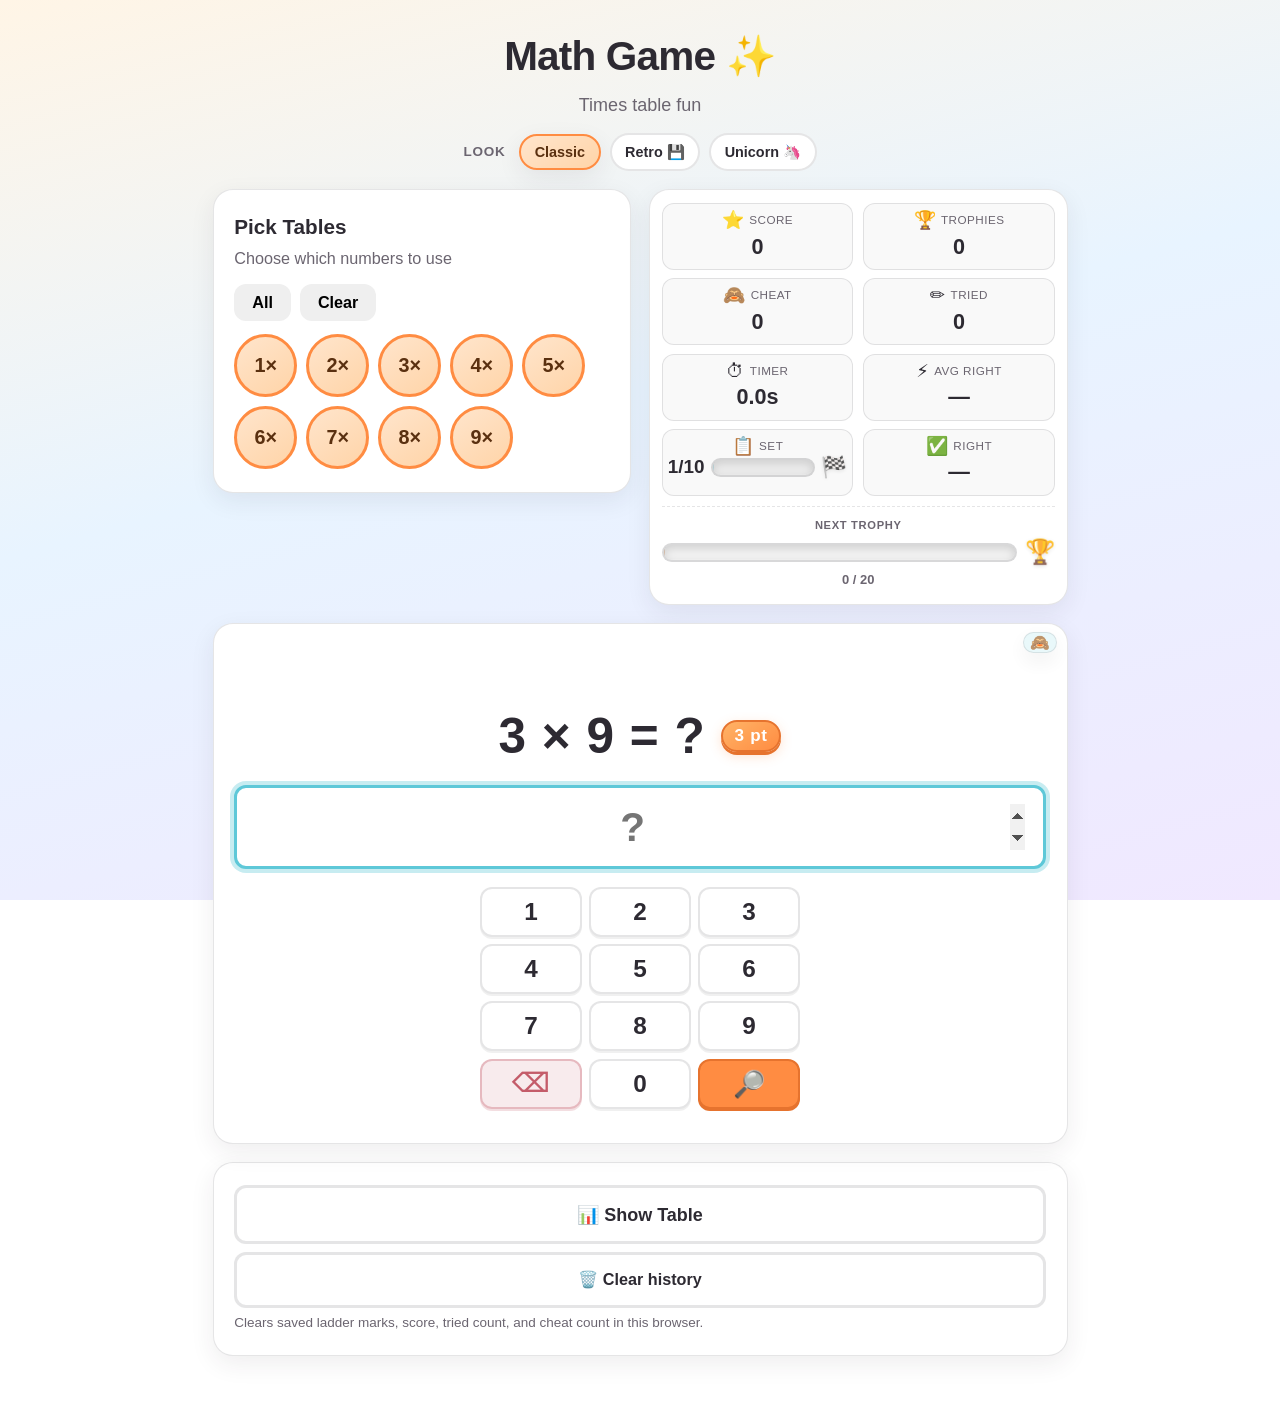
==== index.html @ 496105e3 "add html pages" ====
<!DOCTYPE html>
<html lang="en" data-theme="classic">
<head>
  <meta charset="UTF-8" />
  <meta name="viewport" content="width=device-width, initial-scale=1, viewport-fit=cover" />
  <meta
    name="description"
    content="Practice multiplication (1×1–9×9) with scores, trophies, Chinese 九九 rhymes, themes, and progress saved in your browser."
  />
  <meta name="theme-color" content="#ff8c42" />
  <meta property="og:type" content="website" />
  <meta property="og:title" content="Math Game — Times Table" />
  <meta
    property="og:description"
    content="Friendly times-table practice: pick tables, earn trophies, optional Chinese rhymes, three themes — no install."
  />
  <meta name="twitter:card" content="summary" />
  <meta name="twitter:title" content="Math Game — Times Table" />
  <meta
    name="twitter:description"
    content="Friendly times-table practice: pick tables, earn trophies, optional Chinese rhymes, three themes — no install."
  />
  <title>Math Game — Times Table</title>
  <link rel="icon" href="favicon.svg" type="image/svg+xml" />
  <link rel="stylesheet" href="styles.css" />
</head>
<body>
  <div id="celebration-toast" class="celebration-toast" aria-live="polite" hidden></div>
  <div id="trophy-toast" class="trophy-toast" aria-live="polite" hidden></div>
  <div id="set-summary" class="set-summary-overlay" hidden>
    <div class="set-summary-card" role="dialog" aria-labelledby="set-summary-title">
      <h2 id="set-summary-title">Set done! 🎉</h2>
      <p id="set-summary-text" class="set-summary-text"></p>
      <button type="button" class="btn btn-primary btn-large" id="set-summary-continue">Next</button>
    </div>
  </div>

  <div class="app">
    <header class="header">
      <h1 class="title">Math Game ✨</h1>
      <p class="subtitle">Times table fun</p>
      <div class="theme-row" role="group" aria-label="Look">
        <span class="theme-label">Look</span>
        <button type="button" class="btn-theme" data-set-theme="classic" aria-pressed="true">Classic</button>
        <button type="button" class="btn-theme" data-set-theme="retro" aria-pressed="false">Retro 💾</button>
        <button type="button" class="btn-theme" data-set-theme="unicorn" aria-pressed="false">Unicorn 🦄</button>
      </div>
    </header>

    <div class="top-panels">
      <section class="panel filter-panel" aria-labelledby="filter-heading">
        <h2 id="filter-heading" class="panel-heading">Pick Tables</h2>
        <p class="panel-hint">Choose which numbers to use</p>
        <div class="filter-actions">
          <button type="button" class="btn btn-small" id="btn-all-tables">All</button>
          <button type="button" class="btn btn-small" id="btn-clear-tables">Clear</button>
        </div>
        <div id="table-chips" class="table-chips" role="group" aria-label="Multiplication tables"></div>
      </section>

      <section
        class="panel stats-panel"
        aria-label="Score, trophies, and this set"
        title="Score, cheats, and tries are saved in this browser after each answer."
      >
        <div class="stat-block">
          <div class="stat-heading">
            <span class="stat-emoji" aria-hidden="true">⭐</span>
            <span class="stat-label">Score</span>
          </div>
          <span id="total-score" class="stat-value-big score-value">0</span>
        </div>
        <div class="stat-block">
          <div class="stat-heading">
            <span class="stat-emoji" aria-hidden="true">🏆</span>
            <span class="stat-label">Trophies</span>
          </div>
          <span
            id="trophy-display"
            class="stat-value-big trophy-value"
            title="1 trophy every 20 points"
            aria-live="polite"
          >0</span>
        </div>
        <div class="stat-block">
          <div class="stat-heading">
            <span class="stat-emoji" aria-hidden="true">🙈</span>
            <span class="stat-label">Cheat</span>
          </div>
          <span id="cheat-count" class="stat-value-big">0</span>
        </div>
        <div class="stat-block">
          <div class="stat-heading">
            <span class="stat-emoji" aria-hidden="true">✏️</span>
            <span class="stat-label">Tried</span>
          </div>
          <span id="tried-count" class="stat-value-big" title="Every time you tap 🔎 on the number pad" aria-live="polite">0</span>
        </div>
        <div class="stat-block">
          <div class="stat-heading">
            <span class="stat-emoji" aria-hidden="true">⏱</span>
            <span class="stat-label">Timer</span>
          </div>
          <span
            id="question-timer"
            class="stat-value-big stat-timer-value"
            title="Question 1: starts when you type the first digit. Questions 2–10: starts when shown. Stops when you answer or cheat."
          >0.0s</span>
        </div>
        <div class="stat-block">
          <div class="stat-heading">
            <span class="stat-emoji" aria-hidden="true">⚡</span>
            <span class="stat-label">Avg right</span>
          </div>
          <span
            id="set-avg-right-time"
            class="stat-value-big"
            title="Average time to get a question right this set (cheat and missed questions not counted)"
            aria-live="polite"
          >—</span>
        </div>
        <div class="stat-block stat-block--set">
          <div class="stat-heading">
            <span class="stat-emoji" aria-hidden="true">📋</span>
            <span class="stat-label">Set</span>
          </div>
          <div class="stat-set-row">
            <span id="set-progress" class="stat-set-fraction">1/10</span>
            <div class="set-progress-visual">
              <div
                id="set-progress-bar"
                class="set-progress-track"
                role="progressbar"
                aria-valuemin="0"
                aria-valuemax="10"
                aria-valuenow="0"
                aria-valuetext="0 of 10 questions done in this set"
              >
                <div id="set-progress-fill" class="set-progress-fill"></div>
              </div>
              <span class="set-progress-goal" aria-hidden="true" title="10 in a set">🏁</span>
            </div>
          </div>
        </div>
        <div class="stat-block">
          <div class="stat-heading">
            <span class="stat-emoji" aria-hidden="true">✅</span>
            <span class="stat-label">Right</span>
          </div>
          <span id="set-accuracy" class="stat-value-big" aria-live="polite">—</span>
        </div>
        <div class="trophy-progress-row">
          <span class="trophy-progress-title">Next trophy</span>
          <div class="trophy-progress-visual">
            <div
              id="trophy-progress-bar"
              class="trophy-progress-track"
              role="progressbar"
              aria-valuemin="0"
              aria-valuemax="20"
              aria-valuenow="0"
              aria-valuetext="0 of 20 points to next trophy"
            >
              <div id="trophy-progress-fill" class="trophy-progress-fill"></div>
            </div>
            <span id="trophy-progress-goal" class="trophy-progress-goal" aria-hidden="true" title="Next trophy">🏆</span>
          </div>
          <span id="trophy-progress-count" class="trophy-progress-count">0 / 20</span>
        </div>
      </section>
    </div>

    <section class="panel practice-panel" aria-label="Practice">
      <button
        type="button"
        class="btn-cheat-micro"
        id="btn-cheat"
        title="Peek at the answer (no points). Tap 🔎 when you’re ready for the next question."
        aria-label="Cheat — peek answer, no points"
      >
        🙈
      </button>
      <div id="feedback-area" class="feedback-area" aria-live="polite"></div>

      <div class="equation-wrap">
        <div class="equation-row">
          <div id="equation" class="equation">— × — = ?</div>
          <span id="question-points" class="question-points-flair" aria-live="polite"></span>
        </div>
        <div id="success-burst" class="success-burst" aria-hidden="true">
          <span class="star">⭐</span>
          <span class="star">✨</span>
          <span class="star">⭐</span>
          <span class="star">✨</span>
          <span class="star">⭐</span>
        </div>
      </div>

      <div class="answer-row">
        <label class="sr-only" for="answer-input">Your answer</label>
        <input
          type="number"
          id="answer-input"
          class="answer-input"
          inputmode="numeric"
          autocomplete="off"
          placeholder="?"
          min="0"
          max="999"
        />
      </div>

      <div id="mobile-numpad" class="mobile-numpad" aria-label="Number pad">
        <div class="mobile-numpad-grid" role="group" aria-label="Number keys">
          <button type="button" class="mobile-numpad-key" data-digit="1">1</button>
          <button type="button" class="mobile-numpad-key" data-digit="2">2</button>
          <button type="button" class="mobile-numpad-key" data-digit="3">3</button>
          <button type="button" class="mobile-numpad-key" data-digit="4">4</button>
          <button type="button" class="mobile-numpad-key" data-digit="5">5</button>
          <button type="button" class="mobile-numpad-key" data-digit="6">6</button>
          <button type="button" class="mobile-numpad-key" data-digit="7">7</button>
          <button type="button" class="mobile-numpad-key" data-digit="8">8</button>
          <button type="button" class="mobile-numpad-key" data-digit="9">9</button>
          <button type="button" class="mobile-numpad-key mobile-numpad-back" data-action="back" aria-label="Backspace">
            ⌫
          </button>
          <button type="button" class="mobile-numpad-key" data-digit="0">0</button>
          <button type="button" class="mobile-numpad-key mobile-numpad-check" data-action="check" aria-label="Check answer">
            🔎
          </button>
        </div>
      </div>
    </section>

    <section class="panel table-panel">
      <button type="button" class="btn btn-outline btn-block" id="btn-toggle-table" aria-expanded="false">
        📊 Show Table
      </button>
      <button type="button" class="btn btn-small btn-outline btn-block history-clear-btn" id="btn-clear-history">
        🗑️ Clear history
      </button>
      <p class="history-clear-hint">Clears saved ladder marks, score, tried count, and cheat count in this browser.</p>
      <div id="full-table-wrap" class="full-table-wrap" hidden>
        <button type="button" class="btn btn-ghost chinese-table-toggle" id="btn-chinese-table" aria-expanded="false">
          Show Chinese
        </button>
        <div class="full-table-inner table-wrapper" id="full-table"></div>
      </div>
    </section>
  </div>

  <script src="script.js"></script>
</body>
</html>
---- styles.css ----
/* Math Game — themes: Classic | Retro (soft computer) | Unicorn (rainbow) */

*,
*::before,
*::after {
  box-sizing: border-box;
}

html {
  font-size: 18px;
}

/* ----- Classic (default, soft & bright) ----- */
html[data-theme="classic"] {
  --bg: linear-gradient(165deg, #fff5e6 0%, #e8f4ff 45%, #f0e8ff 100%);
  --card: #ffffff;
  --text: #2d2a32;
  --muted: #6b6570;
  --primary: #ff8c42;
  --primary-dark: #e6732e;
  --secondary: #5ec8d8;
  --secondary-dark: #3aa8bc;
  --success: #4caf7a;
  --border: rgba(45, 42, 50, 0.12);
  --shadow: 0 8px 24px rgba(45, 42, 50, 0.08);
  --radius: 20px;
  --radius-sm: 12px;
  --font: "Segoe UI", "Helvetica Neue", Arial, system-ui, sans-serif;
  --cheat: #9b7ed9;
  --cheat-dark: #7b5fc4;
  --focus-ring: rgba(94, 200, 216, 0.35);
  --chip-off: #fafafa;
  --chip-on: linear-gradient(145deg, #ffe5cc, #ffd4a8);
  --chip-on-border: var(--primary);
  --chip-on-text: #5a3010;
  --panel-border: var(--border);
  --try-color: #c45c6a;
  --ghost-bg: rgba(94, 200, 216, 0.15);
  --ghost-bg-hover: rgba(94, 200, 216, 0.28);
  --ghost-text: #2a7a88;
  --ladder-cell: #fff;
  --bar-green: #4caf7a;
  --bar-red: #e57373;
  --bar-grey: #cfd2d8;
  --bar-track-bg: rgba(0, 0, 0, 0.06);
  --overlay-scrim: rgba(45, 42, 50, 0.35);
}

/* ----- Retro: softer CRT — not too dark, brighter readable greens ----- */
html[data-theme="retro"] {
  --bg: radial-gradient(ellipse 130% 90% at 50% 15%, #243830 0%, #1a2620 42%, #141c18 100%);
  --card: #1c2620;
  --text: #b8f5cc;
  --muted: #7ec99a;
  --primary: #245038;
  --primary-dark: #163828;
  --secondary: #356b52;
  --secondary-dark: #254838;
  --success: #7efcb0;
  --border: rgba(120, 230, 160, 0.28);
  --shadow: 0 0 20px rgba(60, 200, 110, 0.1), inset 0 1px 0 rgba(140, 255, 180, 0.08);
  --radius: 4px;
  --radius-sm: 2px;
  --font: "Consolas", "Monaco", "Courier New", monospace;
  --cheat: #7a6ba8;
  --cheat-dark: #524575;
  --focus-ring: rgba(120, 255, 160, 0.32);
  --chip-off: #141c18;
  --chip-on: #1a3024;
  --chip-on-border: #5ee89a;
  --chip-on-text: #d2ffe4;
  --panel-border: rgba(120, 230, 160, 0.32);
  --try-color: #ffb4a8;
  --ghost-bg: rgba(100, 220, 150, 0.12);
  --ghost-bg-hover: rgba(100, 220, 150, 0.22);
  --ghost-text: #b8f5d0;
  --ladder-cell: #161f1a;
  --bar-green: #5ee89a;
  --bar-red: #ff8a8a;
  --bar-grey: #3a4a42;
  --bar-track-bg: rgba(0, 0, 0, 0.28);
  --overlay-scrim: rgba(8, 18, 12, 0.78);
}

/* ----- Unicorn: soft rainbow pastels ----- */
html[data-theme="unicorn"] {
  --bg: linear-gradient(125deg, #ffe8f3 0%, #ede4ff 30%, #dff8ff 60%, #fff5e0 100%);
  --card: rgba(255, 255, 255, 0.92);
  --text: #5c4a6e;
  --muted: #8b7aa0;
  --primary: linear-gradient(135deg, #f472b6, #c084fc);
  --primary-solid: #d946ef;
  --primary-dark: #a21caf;
  --secondary: linear-gradient(135deg, #67e8f9, #a78bfa);
  --secondary-solid: #8b5cf6;
  --secondary-dark: #6d28d9;
  --success: #10b981;
  --border: rgba(168, 85, 247, 0.2);
  --shadow: 0 8px 28px rgba(168, 85, 247, 0.12);
  --radius: 22px;
  --radius-sm: 14px;
  --font: "Segoe UI", "Trebuchet MS", system-ui, sans-serif;
  --cheat: #a78bfa;
  --cheat-dark: #7c3aed;
  --focus-ring: rgba(236, 72, 153, 0.35);
  --chip-off: #fff5fc;
  --chip-on: linear-gradient(135deg, #fce7f3, #fae8ff, #e0f2fe);
  --chip-on-border: #e879f9;
  --chip-on-text: #6b21a8;
  --panel-border: rgba(236, 72, 153, 0.15);
  --try-color: #db2777;
  --ghost-bg: rgba(236, 72, 153, 0.12);
  --ghost-bg-hover: rgba(236, 72, 153, 0.22);
  --ghost-text: #a21caf;
  --ladder-cell: #fffafd;
  --bar-green: #34d399;
  --bar-red: #fb7185;
  --bar-grey: #e9d5ff;
  --bar-track-bg: rgba(139, 92, 246, 0.1);
  --overlay-scrim: rgba(91, 33, 182, 0.25);
}

body {
  margin: 0;
  min-height: 100vh;
  font-family: var(--font);
  color: var(--text);
  background: var(--bg);
  background-attachment: fixed;
  line-height: 1.45;
  position: relative;
}

/* CRT scanlines — retro only, lighter */
html[data-theme="retro"] body::after {
  content: "";
  position: fixed;
  inset: 0;
  pointer-events: none;
  z-index: 9998;
  opacity: 0.038;
  background: repeating-linear-gradient(
    0deg,
    rgba(0, 0, 0, 0.35) 0px,
    rgba(0, 0, 0, 0.35) 1px,
    transparent 1px,
    transparent 3px
  );
}

/* Phosphor glow — softer so type stays easy to read */
html[data-theme="retro"] .title {
  color: #c8ffd8;
  text-shadow: 0 0 10px rgba(100, 255, 160, 0.22), 0 0 1px rgba(160, 255, 200, 0.4);
}

html[data-theme="retro"] .equation {
  color: #d0ffd8;
  text-shadow: 0 0 8px rgba(120, 255, 170, 0.2);
}

html[data-theme="retro"] .subtitle,
html[data-theme="retro"] .theme-label {
  color: #8fdfb0;
}

html[data-theme="retro"] .panel-heading,
html[data-theme="retro"] .panel-hint,
html[data-theme="retro"] .history-clear-hint {
  color: #9ee0b8;
}

html[data-theme="retro"] .stat-block .stat-label {
  color: #86d5a5;
}

html[data-theme="retro"] .set-summary-text {
  color: #9ee0b8;
}

html[data-theme="retro"] .answer-input {
  background: #121a16;
  color: #c8f5d4;
  border-color: rgba(120, 230, 160, 0.38);
}

html[data-theme="retro"] .answer-input::placeholder {
  color: rgba(150, 220, 175, 0.45);
}

html[data-theme="retro"] .answer-input:focus {
  border-color: #6efca0;
  box-shadow: 0 0 0 3px rgba(100, 255, 140, 0.2), 0 0 18px rgba(80, 255, 120, 0.12);
}

html[data-theme="retro"] .btn-primary {
  background: #1e4d32;
  color: #c8ffd8;
  border: 1px solid rgba(110, 252, 160, 0.45);
  box-shadow: 0 3px 0 #0f2818, 0 0 16px rgba(80, 220, 120, 0.15);
}

html[data-theme="retro"] .btn-primary:hover:not(:disabled) {
  filter: brightness(1.12);
}

html[data-theme="retro"] .btn-secondary {
  background: #1a3540;
  color: #b8f0ff;
  border: 1px solid rgba(120, 200, 220, 0.35);
  box-shadow: 0 3px 0 #0f2228;
}

html[data-theme="retro"] .btn-outline {
  background: #141c18;
  color: #b8f5cc;
  border-color: rgba(120, 230, 160, 0.42);
}

html[data-theme="retro"] .btn-cheat-micro {
  background: #1a1528;
  color: #d8c8ff;
  border: 1px solid rgba(180, 160, 255, 0.28);
}

html[data-theme="retro"] .celebration-toast {
  background: #0f1814;
  color: #6efca0;
  border-color: rgba(110, 252, 160, 0.55);
  box-shadow: 0 0 24px rgba(80, 255, 120, 0.2);
}

html[data-theme="retro"] .trophy-toast {
  background: linear-gradient(135deg, #3d3020, #2a2210);
  color: #ffe8a8;
  border: 1px solid rgba(255, 200, 100, 0.35);
  box-shadow: 0 0 28px rgba(255, 180, 60, 0.2);
}

html[data-theme="retro"] .btn-theme[aria-pressed="false"] {
  background: #141c18;
  color: #8fdfb0;
  border-color: rgba(120, 220, 150, 0.32);
}

html[data-theme="retro"] .btn-theme:hover {
  border-color: rgba(140, 255, 180, 0.45);
  color: #d2ffe4;
}

html[data-theme="retro"] .filter-actions .btn {
  background: #1a2420;
  color: #b8f5cc;
  border: 1px solid rgba(120, 230, 160, 0.32);
  box-shadow: none;
}

html[data-theme="retro"] .table-chip[aria-pressed="false"] {
  background: var(--chip-off);
  color: #86d5a5;
  border-color: rgba(120, 210, 150, 0.28);
}

html[data-theme="retro"] .feedback-area.good {
  color: #6efca0;
  text-shadow: 0 0 8px rgba(100, 255, 150, 0.25);
}

html[data-theme="retro"] .feedback-area.try {
  color: #ff9a8a;
}

.sr-only {
  position: absolute;
  width: 1px;
  height: 1px;
  padding: 0;
  margin: -1px;
  overflow: hidden;
  clip: rect(0, 0, 0, 0);
  white-space: nowrap;
  border: 0;
}

.app {
  max-width: 900px;
  margin: 0 auto;
  padding: 1.25rem 1rem 2.5rem;
  padding-left: max(1rem, env(safe-area-inset-left, 0px));
  padding-right: max(1rem, env(safe-area-inset-right, 0px));
  padding-bottom: max(2.5rem, env(safe-area-inset-bottom, 0px));
  position: relative;
  z-index: 1;
}

/* Header + theme picker */
.header {
  text-align: center;
  margin-bottom: 1rem;
}

.title {
  margin: 0;
  font-size: clamp(1.75rem, 5vw, 2.25rem);
  font-weight: 800;
  letter-spacing: -0.02em;
}

.subtitle {
  margin: 0.35rem 0 0;
  color: var(--muted);
  font-size: 1rem;
}

.theme-row {
  display: flex;
  flex-wrap: wrap;
  align-items: center;
  justify-content: center;
  gap: 0.4rem 0.5rem;
  margin-top: 0.85rem;
}

.theme-label {
  font-size: 0.75rem;
  font-weight: 800;
  text-transform: uppercase;
  letter-spacing: 0.06em;
  color: var(--muted);
  width: 100%;
  text-align: center;
}

@media (min-width: 480px) {
  .theme-label {
    width: auto;
    margin-right: 0.25rem;
  }
}

.btn-theme {
  font-family: inherit;
  font-size: 0.8rem;
  font-weight: 700;
  padding: 0.45rem 0.75rem;
  border-radius: 999px;
  border: 2px solid var(--border);
  background: var(--card);
  color: var(--text);
  cursor: pointer;
  transition: transform 0.12s ease, box-shadow 0.15s, border-color 0.15s;
}

.btn-theme:hover {
  border-color: var(--secondary-solid, var(--secondary));
}

.btn-theme[aria-pressed="true"] {
  border-color: var(--chip-on-border);
  background: var(--chip-on);
  color: var(--chip-on-text);
  box-shadow: var(--shadow);
}

.btn-theme:active {
  transform: scale(0.97);
}

.top-panels {
  display: grid;
  grid-template-columns: 1fr 1fr;
  gap: 1rem;
  margin-bottom: 1rem;
  align-items: start;
}

@media (max-width: 640px) {
  .top-panels {
    grid-template-columns: 1fr;
  }
}

.panel {
  background: var(--card);
  border-radius: var(--radius);
  padding: 1.25rem 1.15rem;
  margin-bottom: 0;
  box-shadow: var(--shadow);
  border: 1px solid var(--panel-border);
}

.practice-panel {
  position: relative;
  margin-bottom: 1rem;
}

.practice-panel .feedback-area {
  padding-right: 2.75rem;
}

.table-panel {
  margin-bottom: 1rem;
}

.panel-heading {
  margin: 0 0 0.25rem;
  font-size: 1.15rem;
}

.panel-hint {
  margin: 0 0 0.75rem;
  font-size: 0.9rem;
  color: var(--muted);
}

.set-progress-visual {
  flex: 1;
  min-width: 0;
  display: flex;
  align-items: center;
  gap: 0.35rem;
}

.set-progress-track {
  flex: 1;
  min-width: 0;
  height: 1.05rem;
  min-height: 16px;
  border-radius: 999px;
  background: var(--bar-track-bg);
  overflow: hidden;
  border: 2px solid var(--border);
  box-shadow:
    inset 0 3px 8px rgba(0, 0, 0, 0.12),
    inset 0 -1px 0 rgba(255, 255, 255, 0.2);
}

.set-progress-fill {
  height: 100%;
  width: 0%;
  min-width: 0;
  border-radius: 999px;
  box-sizing: border-box;
  background:
    linear-gradient(180deg, rgba(255, 255, 255, 0.4) 0%, transparent 42%),
    repeating-linear-gradient(
      -60deg,
      rgba(255, 255, 255, 0.08) 0 6px,
      transparent 6px 12px
    ),
    linear-gradient(90deg, var(--secondary-solid, #5ec8d8), var(--secondary-dark, #3aa8bc));
  box-shadow:
    inset 0 1px 0 rgba(255, 255, 255, 0.45),
    0 0 0 1px rgba(62, 168, 188, 0.25);
  transition: width 0.42s cubic-bezier(0.25, 0.82, 0.32, 1);
}

.set-progress-fill.set-progress-fill--has {
  min-width: 6px;
}

.set-progress-goal {
  flex-shrink: 0;
  font-size: 1.15rem;
  line-height: 1;
  filter: drop-shadow(0 1px 2px rgba(0, 0, 0, 0.1));
  opacity: 0.9;
}

html[data-theme="retro"] .set-progress-track {
  border-color: rgba(120, 230, 160, 0.32);
  box-shadow:
    inset 0 3px 10px rgba(0, 0, 0, 0.35),
    inset 0 -1px 0 rgba(140, 255, 180, 0.08);
}

html[data-theme="retro"] .set-progress-fill {
  background:
    linear-gradient(180deg, rgba(255, 255, 255, 0.18) 0%, transparent 40%),
    repeating-linear-gradient(
      -60deg,
      rgba(255, 255, 255, 0.06) 0 6px,
      transparent 6px 12px
    ),
    linear-gradient(90deg, #2a6048, #356b52, #4a9d7a);
  box-shadow:
    inset 0 1px 0 rgba(200, 255, 220, 0.15),
    0 0 12px rgba(94, 200, 160, 0.2);
}

html[data-theme="unicorn"] .set-progress-fill {
  background:
    linear-gradient(180deg, rgba(255, 255, 255, 0.45) 0%, transparent 40%),
    repeating-linear-gradient(
      -60deg,
      rgba(255, 255, 255, 0.1) 0 6px,
      transparent 6px 12px
    ),
    linear-gradient(90deg, #67e8f9, #8b5cf6, #c084fc);
  box-shadow:
    inset 0 1px 0 rgba(255, 255, 255, 0.5),
    0 0 0 1px rgba(139, 92, 246, 0.28);
}

.stat-emoji {
  font-size: 1.25rem;
  line-height: 1;
}

/* Score | Trophies, Cheat | Tried, Timer | Avg right, Set | Right, then full-width trophy bar */
.stats-panel {
  display: grid;
  grid-template-columns: 1fr 1fr;
  gap: 0.45rem 0.55rem;
  align-content: start;
}

.panel.stats-panel {
  padding: 0.75rem 0.65rem;
}

.stat-block {
  text-align: center;
  padding: 0.4rem 0.25rem;
  margin: 0;
  border: 1px solid var(--border);
  border-radius: var(--radius-sm);
  background: rgba(0, 0, 0, 0.025);
}

html[data-theme="retro"] .stat-block {
  background: rgba(255, 255, 255, 0.04);
}

html[data-theme="unicorn"] .stat-block {
  background: rgba(255, 255, 255, 0.35);
}

.stat-heading {
  display: flex;
  align-items: center;
  justify-content: center;
  gap: 0.3rem;
  flex-wrap: nowrap;
  white-space: nowrap;
}

.stat-block .stat-label {
  display: inline;
  font-size: 0.65rem;
  color: var(--muted);
  text-transform: uppercase;
  letter-spacing: 0.04em;
  margin: 0;
  line-height: 1.2;
}

.stat-value-big {
  font-size: 1.65rem;
  font-weight: 800;
  display: block;
  margin-top: 0.2rem;
}

.stats-panel .stat-value-big {
  font-size: 1.2rem;
  margin-top: 0.08rem;
}

.stat-timer-value {
  font-variant-numeric: tabular-nums;
}

.trophy-value {
  transition: transform 0.2s ease;
}

.trophy-value.trophy-value-pop {
  animation: trophyValuePop 0.5s ease;
}

@keyframes trophyValuePop {
  0% {
    transform: scale(1);
  }
  35% {
    transform: scale(1.22);
  }
  100% {
    transform: scale(1);
  }
}

.stats-panel .stat-emoji {
  font-size: 1rem;
  flex-shrink: 0;
  line-height: 1;
}

.stat-block--set {
  padding: 0.4rem 0.28rem;
}

.stat-set-row {
  display: flex;
  align-items: center;
  gap: 0.38rem;
  flex-wrap: nowrap;
  margin-top: 0.12rem;
  width: 100%;
  max-width: 100%;
  justify-content: center;
}

.stats-panel .stat-set-fraction {
  font-size: 1.05rem;
  font-weight: 800;
  flex-shrink: 0;
  line-height: 1;
  color: var(--text);
}

.trophy-progress-row {
  grid-column: 1 / -1;
  margin-top: 0.1rem;
  padding-top: 0.55rem;
  border-top: 1px dashed var(--border);
  display: flex;
  flex-direction: column;
  gap: 0.4rem;
  align-items: stretch;
}

.trophy-progress-title {
  font-size: 0.62rem;
  font-weight: 800;
  text-transform: uppercase;
  letter-spacing: 0.06em;
  color: var(--muted);
  text-align: center;
}

.trophy-progress-visual {
  display: flex;
  align-items: center;
  gap: 0.45rem;
}

.trophy-progress-track {
  flex: 1;
  min-width: 0;
  height: 1.05rem;
  min-height: 16px;
  border-radius: 999px;
  background: var(--bar-track-bg);
  overflow: hidden;
  border: 2px solid var(--border);
  box-shadow:
    inset 0 3px 8px rgba(0, 0, 0, 0.14),
    inset 0 -1px 0 rgba(255, 255, 255, 0.25);
}

.trophy-progress-fill {
  height: 100%;
  width: 0%;
  min-width: 0;
  border-radius: 999px;
  box-sizing: border-box;
  background:
    linear-gradient(180deg, rgba(255, 255, 255, 0.45) 0%, rgba(255, 255, 255, 0) 42%),
    repeating-linear-gradient(
      -60deg,
      rgba(255, 255, 255, 0.07) 0 6px,
      transparent 6px 12px
    ),
    linear-gradient(90deg, #fbbf24, #f59e0b, #ea580c);
  box-shadow:
    inset 0 1px 0 rgba(255, 255, 255, 0.55),
    0 0 0 1px rgba(180, 83, 9, 0.25);
  transition: width 0.42s cubic-bezier(0.25, 0.82, 0.32, 1);
}

.trophy-progress-fill.trophy-progress-fill--has {
  min-width: 6px;
}

.trophy-progress-goal {
  flex-shrink: 0;
  font-size: 1.35rem;
  line-height: 1;
  filter: drop-shadow(0 1px 2px rgba(0, 0, 0, 0.12));
  opacity: 0.92;
}

.trophy-progress-count {
  font-size: 0.72rem;
  font-weight: 800;
  color: var(--muted);
  text-align: center;
}

html[data-theme="retro"] .trophy-progress-title,
html[data-theme="retro"] .trophy-progress-count {
  color: #86d5a5;
}

html[data-theme="retro"] .trophy-progress-track {
  border-color: rgba(120, 230, 160, 0.35);
  box-shadow:
    inset 0 3px 10px rgba(0, 0, 0, 0.35),
    inset 0 -1px 0 rgba(140, 255, 180, 0.08);
}

html[data-theme="retro"] .trophy-progress-fill {
  background:
    linear-gradient(180deg, rgba(255, 255, 255, 0.2) 0%, transparent 40%),
    repeating-linear-gradient(
      -60deg,
      rgba(255, 255, 255, 0.06) 0 6px,
      transparent 6px 12px
    ),
    linear-gradient(90deg, #a16207, #ca8a04, #eab308);
  box-shadow:
    inset 0 1px 0 rgba(255, 255, 255, 0.2),
    0 0 12px rgba(234, 179, 8, 0.22);
}

html[data-theme="unicorn"] .trophy-progress-fill {
  background:
    linear-gradient(180deg, rgba(255, 255, 255, 0.5) 0%, transparent 40%),
    repeating-linear-gradient(
      -60deg,
      rgba(255, 255, 255, 0.1) 0 6px,
      transparent 6px 12px
    ),
    linear-gradient(90deg, #fde047, #fbbf24, #e879f9);
  box-shadow:
    inset 0 1px 0 rgba(255, 255, 255, 0.5),
    0 0 0 1px rgba(232, 121, 249, 0.25);
}

.score-value {
  transition: transform 0.2s ease;
}

.score-value.pop {
  animation: scorePop 0.45s ease;
}

@keyframes scorePop {
  0% {
    transform: scale(1);
  }
  40% {
    transform: scale(1.2);
  }
  100% {
    transform: scale(1);
  }
}

.feedback-area {
  min-height: 2.5rem;
  text-align: center;
  font-size: 1.1rem;
  font-weight: 700;
  margin-bottom: 0.5rem;
}

.feedback-area.good {
  color: var(--success);
}

.feedback-area.try {
  color: var(--try-color);
}

.equation-wrap {
  position: relative;
  text-align: center;
  margin: 0.5rem 0 0.75rem;
}

.equation-row {
  display: flex;
  align-items: center;
  justify-content: center;
  flex-wrap: wrap;
  gap: 0.5rem 0.85rem;
}

.equation {
  font-size: clamp(2rem, 8vw, 2.75rem);
  font-weight: 800;
  letter-spacing: 0.02em;
  transition: transform 0.25s ease;
  min-width: 0;
}

.equation.equation--yay {
  animation: equationYay 0.65s ease;
}

.question-points-flair {
  flex-shrink: 0;
  display: inline-flex;
  align-items: center;
  justify-content: center;
  padding: 0.2rem 0.65rem;
  font-size: 0.95rem;
  font-weight: 800;
  letter-spacing: 0.04em;
  line-height: 1.2;
  color: #fff;
  background: linear-gradient(145deg, #ffb366, var(--primary));
  border: 2px solid var(--primary-dark);
  border-radius: 999px;
  box-shadow: 0 3px 0 var(--primary-dark), 0 4px 12px rgba(255, 140, 66, 0.25);
  transform-origin: center center;
  transition: box-shadow 0.2s ease;
  white-space: nowrap;
}

/* Duplicates 🎉 in flair: flies to #total-score (see spawnFlyingCelebrationToScore) */
.flying-celebration {
  position: fixed;
  z-index: 10050;
  left: var(--fly-start-x);
  top: var(--fly-start-y);
  font-size: clamp(1.65rem, 5.5vw, 2.1rem);
  line-height: 1;
  pointer-events: none;
  transform: translate(-50%, -50%) scale(1) rotate(0deg);
  opacity: 1;
  filter: drop-shadow(0 2px 6px rgba(0, 0, 0, 0.18));
  will-change: left, top, transform, opacity;
}

.flying-celebration--fly {
  transition:
    left 0.82s cubic-bezier(0.25, 0.82, 0.32, 1),
    top 0.82s cubic-bezier(0.25, 0.82, 0.32, 1),
    transform 0.82s cubic-bezier(0.25, 0.82, 0.32, 1),
    opacity 0.82s ease-out;
  left: var(--fly-end-x);
  top: var(--fly-end-y);
  transform: translate(-50%, -50%) scale(0.4) rotate(18deg);
  opacity: 0.1;
}

/* Duplicates next-trophy 🏆: flies to #trophy-display (see spawnSingleFlyingTrophy) */
.flying-trophy {
  position: fixed;
  z-index: 10050;
  left: var(--fly-start-x);
  top: var(--fly-start-y);
  font-size: clamp(1.75rem, 5.8vw, 2.25rem);
  line-height: 1;
  pointer-events: none;
  transform: translate(-50%, -50%) scale(1) rotate(-6deg);
  opacity: 1;
  filter: drop-shadow(0 2px 8px rgba(180, 120, 40, 0.45));
  will-change: left, top, transform, opacity;
}

.flying-trophy--fly {
  transition:
    left 0.82s cubic-bezier(0.25, 0.82, 0.32, 1),
    top 0.82s cubic-bezier(0.25, 0.82, 0.32, 1),
    transform 0.82s cubic-bezier(0.25, 0.82, 0.32, 1),
    opacity 0.82s ease-out;
  left: var(--fly-end-x);
  top: var(--fly-end-y);
  transform: translate(-50%, -50%) scale(0.42) rotate(12deg);
  opacity: 0.12;
}

html[data-theme="unicorn"] .question-points-flair {
  background: linear-gradient(135deg, #f9a8d4, #c084fc);
  border-color: #a21caf;
  box-shadow: 0 3px 0 #86198f, 0 4px 14px rgba(192, 132, 252, 0.35);
  color: #fff;
}

html[data-theme="retro"] .question-points-flair {
  background: linear-gradient(180deg, #2a6040, #1e4d32);
  color: #c8ffd8;
  border: 2px solid rgba(110, 252, 160, 0.5);
  box-shadow: 0 0 12px rgba(80, 255, 120, 0.15), inset 0 1px 0 rgba(200, 255, 200, 0.12);
}

/* Correct answer: same pill turns “success” and bounces (no separate green popup) */
.question-points-flair--earned {
  animation: flairPointsEarned 0.78s cubic-bezier(0.34, 1.56, 0.64, 1) forwards;
  background: linear-gradient(145deg, #7fd9a8, var(--success)) !important;
  border-color: #3d9a63 !important;
  color: #fff !important;
  box-shadow:
    0 0 0 3px rgba(76, 175, 122, 0.35),
    0 4px 0 #2d8a52,
    0 8px 22px rgba(76, 175, 122, 0.35) !important;
}

html[data-theme="unicorn"] .question-points-flair--earned {
  background: linear-gradient(135deg, #6ee7b7, #34d399) !important;
  border-color: #059669 !important;
  color: #fff !important;
  box-shadow:
    0 0 0 3px rgba(52, 211, 153, 0.4),
    0 4px 0 #047857,
    0 8px 22px rgba(16, 185, 129, 0.35) !important;
}

html[data-theme="retro"] .question-points-flair--earned {
  background: linear-gradient(180deg, #3d8f5a, #2d6b42) !important;
  color: #e8fff0 !important;
  border-color: #7efcb0 !important;
  box-shadow:
    0 0 22px rgba(100, 255, 160, 0.4),
    inset 0 1px 0 rgba(200, 255, 220, 0.2) !important;
}

@keyframes flairPointsEarned {
  0% {
    transform: scale(0.88) rotate(-2deg);
  }
  45% {
    transform: scale(1.22) rotate(3deg);
  }
  100% {
    transform: scale(1) rotate(0deg);
  }
}

@media (prefers-reduced-motion: reduce) {
  .question-points-flair--earned {
    animation: flairPointsEarnedReduced 0.45s ease forwards;
  }

  @keyframes flairPointsEarnedReduced {
    0%,
    100% {
      transform: scale(1);
    }
    50% {
      transform: scale(1.06);
    }
  }
}

@keyframes equationYay {
  0% {
    transform: scale(1);
  }
  35% {
    transform: scale(1.08) rotate(-2deg);
  }
  65% {
    transform: scale(1.06) rotate(2deg);
  }
  100% {
    transform: scale(1) rotate(0);
  }
}

.success-burst {
  pointer-events: none;
  position: absolute;
  left: 50%;
  top: 50%;
  width: 120%;
  height: 140%;
  transform: translate(-50%, -50%);
}

.success-burst.active .star {
  opacity: 1;
  transform: translate(var(--tx), var(--ty)) scale(1);
}

.success-burst .star {
  position: absolute;
  left: 50%;
  top: 50%;
  font-size: 1.5rem;
  opacity: 0;
  transform: translate(0, 0) scale(0.3);
  transition: opacity 0.15s ease, transform 0.55s cubic-bezier(0.34, 1.56, 0.64, 1);
}

.success-burst .star:nth-child(1) {
  --tx: -50px;
  --ty: -35px;
  transition-delay: 0s;
}
.success-burst .star:nth-child(2) {
  --tx: 45px;
  --ty: -30px;
  transition-delay: 0.05s;
}
.success-burst .star:nth-child(3) {
  --tx: -40px;
  --ty: 30px;
  transition-delay: 0.08s;
}
.success-burst .star:nth-child(4) {
  --tx: 50px;
  --ty: 35px;
  transition-delay: 0.03s;
}
.success-burst .star:nth-child(5) {
  --tx: 0;
  --ty: -50px;
  transition-delay: 0.06s;
}

.answer-row {
  margin-bottom: 1rem;
}

.answer-input {
  width: 100%;
  font-size: clamp(1.75rem, 6vw, 2.25rem);
  font-weight: 700;
  text-align: center;
  padding: 0.85rem 1rem;
  border: 3px solid var(--border);
  border-radius: var(--radius-sm);
  outline: none;
  transition: border-color 0.2s, box-shadow 0.2s;
  background: var(--card);
  color: var(--text);
}

.answer-input:focus {
  border-color: var(--secondary-solid, var(--secondary));
  box-shadow: 0 0 0 4px var(--focus-ring);
}

.answer-input--cheat-reveal {
  font-family: Georgia, "Times New Roman", "Palatino Linotype", serif;
  font-style: italic;
  font-weight: 600;
  letter-spacing: 0.05em;
  color: var(--muted);
  border-color: var(--cheat);
  background: rgba(155, 126, 217, 0.1);
}

html[data-theme="retro"] .answer-input--cheat-reveal {
  font-family: Georgia, "Times New Roman", serif;
  color: #c8b8ff;
  background: rgba(122, 107, 168, 0.18);
  border-color: rgba(180, 160, 255, 0.4);
}

html[data-theme="unicorn"] .answer-input--cheat-reveal {
  color: #6d28d9;
  background: rgba(167, 139, 250, 0.14);
  border-color: rgba(139, 92, 246, 0.4);
}

/* ----- Answer number pad (always visible under the field) ----- */
.mobile-numpad {
  margin: 0.35rem 0 0.65rem;
}

.mobile-numpad-grid {
  display: grid;
  grid-template-columns: repeat(3, minmax(0, 1fr));
  gap: 0.4rem;
  max-width: min(320px, 100%);
  margin: 0 auto;
  touch-action: manipulation;
}

.mobile-numpad-key {
  font-family: inherit;
  font-size: 1.35rem;
  font-weight: 800;
  min-height: 2.75rem;
  padding: 0.5rem;
  border: 2px solid var(--border);
  border-radius: var(--radius-sm);
  background: var(--card);
  color: var(--text);
  cursor: pointer;
  box-shadow: 0 2px 0 rgba(0, 0, 0, 0.06);
  transition: transform 0.1s ease, filter 0.12s ease;
}

.mobile-numpad-key:active {
  transform: scale(0.96);
}

.mobile-numpad-back {
  font-size: 1.5rem;
  line-height: 1;
  background: rgba(196, 92, 106, 0.12);
  color: var(--try-color);
  border-color: rgba(196, 92, 106, 0.35);
  box-shadow: 0 2px 0 rgba(196, 92, 106, 0.2);
}

.mobile-numpad-check {
  display: flex;
  align-items: center;
  justify-content: center;
  min-height: 2.75rem;
  padding: 0.4rem;
  font-size: 1.45rem;
  line-height: 1;
  background: var(--primary);
  color: #fff;
  border-color: var(--primary-dark);
  box-shadow: 0 2px 0 var(--primary-dark);
}

html[data-theme="unicorn"] .mobile-numpad-check {
  background: var(--primary-solid);
  background-image: var(--primary);
  border-color: var(--primary-dark);
  color: #fff;
}

html[data-theme="retro"] .mobile-numpad-key:not(.mobile-numpad-check):not(.mobile-numpad-back) {
  background: #121a16;
  color: #c8f5d4;
  border-color: rgba(120, 230, 160, 0.35);
  box-shadow: 0 2px 0 rgba(0, 0, 0, 0.35);
}

html[data-theme="retro"] .mobile-numpad-back {
  background: #2a1f1c;
  color: #ffb4a8;
  border-color: rgba(255, 140, 120, 0.42);
  box-shadow: 0 2px 0 rgba(0, 0, 0, 0.35);
}

html[data-theme="retro"] .mobile-numpad-check {
  background: #1e4d32;
  color: #c8ffd8;
  border-color: rgba(110, 252, 160, 0.45);
  box-shadow: 0 2px 0 rgba(0, 0, 0, 0.4);
}

html[data-theme="unicorn"] .mobile-numpad-key:not(.mobile-numpad-check):not(.mobile-numpad-back) {
  background: rgba(255, 255, 255, 0.55);
  border-color: rgba(168, 85, 247, 0.22);
}

html[data-theme="unicorn"] .mobile-numpad-back {
  background: rgba(219, 39, 119, 0.14);
  color: var(--try-color);
  border-color: rgba(219, 39, 119, 0.3);
  box-shadow: 0 2px 0 rgba(168, 85, 247, 0.12);
}

.btn {
  font-family: inherit;
  font-size: 1rem;
  font-weight: 700;
  border: none;
  border-radius: var(--radius-sm);
  cursor: pointer;
  padding: 0.65rem 1.25rem;
  transition: transform 0.12s ease, box-shadow 0.12s ease, background 0.15s, opacity 0.15s, filter 0.15s;
}

.btn:active {
  transform: scale(0.97);
}

.btn:disabled {
  opacity: 0.45;
  cursor: not-allowed;
  transform: none;
}

.btn-primary {
  background: var(--primary);
  color: #fff;
  box-shadow: 0 4px 0 var(--primary-dark);
}

html[data-theme="unicorn"] .btn-primary {
  background: var(--primary-solid);
  background-image: var(--primary);
}

.btn-primary:hover:not(:disabled) {
  filter: brightness(1.05);
}

.btn-secondary {
  background: var(--secondary);
  color: #fff;
  box-shadow: 0 4px 0 var(--secondary-dark);
}

html[data-theme="unicorn"] .btn-secondary {
  background: var(--secondary-solid);
  background-image: var(--secondary);
}

.btn-secondary:hover:not(:disabled) {
  filter: brightness(1.05);
}

.btn-outline {
  background: var(--card);
  color: var(--text);
  border: 3px solid var(--border);
  box-shadow: none;
}

.btn-outline:hover {
  border-color: var(--secondary-solid, var(--secondary));
}

.btn-ghost {
  background: var(--ghost-bg);
  color: var(--ghost-text);
}

.btn-ghost:hover {
  background: var(--ghost-bg-hover);
}

.btn-cheat-micro {
  position: absolute;
  top: 0.45rem;
  right: 0.55rem;
  z-index: 3;
  margin: 0;
  padding: 0.1rem 0.32rem;
  font-size: 0.88rem;
  line-height: 1;
  border: 1px solid var(--border);
  border-radius: 999px;
  background: var(--ghost-bg);
  color: var(--ghost-text);
  cursor: pointer;
  opacity: 0.9;
  box-shadow: var(--shadow);
  font-family: inherit;
  transition: opacity 0.15s ease, transform 0.1s ease, background 0.15s ease;
}

.btn-cheat-micro:hover:not(:disabled) {
  opacity: 1;
  background: var(--ghost-bg-hover);
}

.btn-cheat-micro:disabled {
  opacity: 0.35;
  cursor: not-allowed;
  transform: none;
}

.btn-cheat-micro:active:not(:disabled) {
  transform: scale(0.94);
}

html[data-theme="unicorn"] .btn-cheat-micro {
  box-shadow: 0 2px 8px rgba(168, 85, 247, 0.12);
}

.btn-small {
  font-size: 0.9rem;
  padding: 0.5rem 1rem;
}

.btn-large {
  font-size: 1.05rem;
  padding: 0.85rem 1.35rem;
  min-width: 120px;
  border-radius: 999px;
}

.btn-block {
  width: 100%;
  padding: 0.85rem;
}

.filter-actions {
  display: flex;
  gap: 0.5rem;
  margin-bottom: 0.75rem;
}

.table-chips {
  display: flex;
  flex-wrap: wrap;
  gap: 0.5rem;
  justify-content: flex-start;
}

.table-chip {
  min-width: 3.25rem;
  min-height: 3.25rem;
  padding: 0.5rem 0.75rem;
  font-size: 1.1rem;
  font-weight: 800;
  border-radius: 999px;
  border: 3px solid var(--border);
  background: var(--chip-off);
  color: var(--text);
  cursor: pointer;
  transition: background 0.15s, border-color 0.15s, transform 0.12s;
}

.table-chip:hover {
  border-color: var(--secondary-solid, var(--secondary));
}

.table-chip[aria-pressed="true"] {
  background: var(--chip-on);
  border-color: var(--chip-on-border);
  color: var(--chip-on-text);
}

.table-chip:active {
  transform: scale(0.96);
}

.history-clear-btn {
  margin-top: 0.45rem;
}

.history-clear-hint {
  margin: 0.35rem 0 0;
  font-size: 0.75rem;
  color: var(--muted);
  line-height: 1.35;
}

.full-table-wrap {
  margin-top: 1rem;
  overflow-x: auto;
  -webkit-overflow-scrolling: touch;
}

.chinese-table-toggle {
  display: block;
  margin: 0 auto 1rem;
  width: 100%;
  max-width: 280px;
}

/*
 * 九九 ladder: left-aligned staircase (NOT centered pyramid).
 * Old pyramid look came from:
 * - .ladder-wrap { align-items: center } — each row block centered in the column
 * - .ladder-row { width: max-content; margin: 0 auto; justify-content: center } —
 *   each row shrunk to its items then centered, so rows “stepped” toward the middle.
 */
.table-wrapper {
  display: flex;
  flex-direction: column;
  align-items: flex-start;
  gap: 0.5rem;
  padding: 0.5rem 0 0.35rem;
  width: 100%;
}

.table-row {
  display: flex;
  flex-direction: row;
  flex-wrap: nowrap;
  justify-content: flex-start;
  align-items: flex-end;
  gap: 0.65rem;
  width: 100%;
  max-width: 100%;
  overflow-x: auto;
  overflow-y: visible;
  -webkit-overflow-scrolling: touch;
  padding: 0.15rem 0;
  scrollbar-width: thin;
}

.table-cell {
  flex: 0 0 auto;
  text-align: center;
  font-size: clamp(0.78rem, 2.2vw, 0.98rem);
  font-weight: 700;
  padding: 0.2rem 0.15rem 0.25rem;
  background: var(--ladder-cell);
  border: 1px solid var(--border);
  border-radius: 8px;
  color: var(--text);
  min-width: 0;
}

.table-cell .eq {
  white-space: nowrap;
  display: block;
  font-variant-numeric: tabular-nums;
  line-height: 1.2;
}

/* Correctness: green = right count, red = wrong, grey = no tries yet */
.cell-bar {
  margin-top: 0.25rem;
  width: 100%;
  min-width: 2.5rem;
}

.cell-bar-track {
  display: flex;
  width: 100%;
  height: 8px;
  border-radius: 5px;
  overflow: hidden;
  background: var(--bar-track-bg);
  border: 1px solid var(--border);
}

.cell-bar-seg {
  min-width: 3px;
  min-height: 100%;
  transition: flex-grow 0.25s ease;
}

.cell-bar-green {
  background: var(--bar-green);
}

.cell-bar-red {
  background: var(--bar-red);
}

.cell-bar-grey {
  background: var(--bar-grey);
  flex: 1 1 100%;
}

.table-cell .cn {
  display: block;
  font-size: 0.72em;
  font-weight: 600;
  color: var(--muted);
  margin-top: 0.25rem;
  line-height: 1.15;
  max-width: 5.5rem;
}

.table-cell.no-cn .cn {
  display: none;
}

/* Correct-answer celebration (separate from trophy toast) */
.celebration-toast {
  position: fixed;
  bottom: 1.25rem;
  left: 50%;
  transform: translateX(-50%) translateY(120%);
  z-index: 199;
  background: var(--card);
  color: var(--success);
  font-weight: 800;
  font-size: 1.15rem;
  padding: 0.75rem 1.35rem;
  border-radius: 999px;
  border: 3px solid var(--success);
  box-shadow: var(--shadow), 0 0 0 4px var(--focus-ring);
  transition: transform 0.5s cubic-bezier(0.34, 1.56, 0.64, 1), opacity 0.35s ease;
  opacity: 0;
  pointer-events: none;
  text-align: center;
  max-width: 92vw;
}

.celebration-toast.show {
  transform: translateX(-50%) translateY(0);
  opacity: 1;
}

/* Typing 0410 + Check: falling digits (see script startNumberRain) */
.number-rain-layer {
  position: fixed;
  inset: 0;
  pointer-events: none;
  z-index: 9997;
  overflow: hidden;
}

.number-rain-drop {
  position: absolute;
  top: -8vh;
  font-weight: 800;
  font-family: var(--font);
  line-height: 1;
  opacity: 0.9;
  animation-name: numberRainFall;
  animation-timing-function: linear;
  animation-fill-mode: forwards;
  text-shadow: 0 0 8px rgba(255, 255, 255, 0.35);
}

@keyframes numberRainFall {
  to {
    transform: translate3d(0, 118vh, 0) rotate(720deg);
    opacity: 0.25;
  }
}

/* 1218 + Check: party emojis fall and bounce on the bottom */
.party-rain-layer {
  position: fixed;
  inset: 0;
  pointer-events: none;
  z-index: 9997;
  overflow: hidden;
}

.party-rain-drop {
  position: absolute;
  top: -14vh;
  line-height: 1;
  display: block;
  will-change: transform;
  animation-name: partyEmojiBounceFall;
  animation-timing-function: linear;
  animation-fill-mode: forwards;
  filter: drop-shadow(0 2px 4px rgba(0, 0, 0, 0.15));
}

@keyframes partyEmojiBounceFall {
  0% {
    transform: translate3d(0, 0, 0) scale(1);
    opacity: 1;
  }
  /* first hit “floor” */
  62% {
    transform: translate3d(0, calc(100vh - 3.25rem), 0) scale(1.12, 0.82);
    opacity: 1;
    animation-timing-function: ease-out;
  }
  /* bounce up */
  71% {
    transform: translate3d(0, calc(100vh - 12rem), 0) scale(1, 1);
    animation-timing-function: ease-in;
  }
  78% {
    transform: translate3d(0, calc(100vh - 3.4rem), 0) scale(1.06, 0.9);
    animation-timing-function: ease-out;
  }
  84% {
    transform: translate3d(0, calc(100vh - 8rem), 0) scale(1, 1);
    animation-timing-function: ease-in;
  }
  89% {
    transform: translate3d(0, calc(100vh - 3.55rem), 0) scale(1.03, 0.94);
    animation-timing-function: ease-out;
  }
  93% {
    transform: translate3d(0, calc(100vh - 6rem), 0) scale(1, 1);
    animation-timing-function: ease-in;
  }
  /* rest on “floor” after bounces */
  96% {
    transform: translate3d(0, calc(100vh - 3.5rem), 0) scale(1, 1);
    opacity: 1;
  }
  /* then pop away */
  100% {
    transform: translate3d(0, calc(100vh - 3.5rem), 0) scale(0.15, 0.15);
    opacity: 0;
    visibility: hidden;
  }
}

html[data-theme="unicorn"] .celebration-toast {
  background: linear-gradient(135deg, #fdf4ff, #ecfeff);
  border-color: #e879f9;
  color: #86198f;
  box-shadow: 0 8px 28px rgba(232, 121, 249, 0.25), 0 0 0 4px rgba(244, 114, 182, 0.2);
}

.trophy-toast {
  position: fixed;
  bottom: max(1rem, env(safe-area-inset-bottom, 0px));
  left: 50%;
  transform: translateX(-50%) translateY(calc(100% + 1.5rem));
  z-index: 200;
  background: linear-gradient(135deg, #ffd54f, #ffb300);
  color: #3e2723;
  font-weight: 800;
  font-size: 1.2rem;
  padding: 0.85rem 1.5rem;
  border-radius: 999px;
  box-shadow: 0 8px 28px rgba(255, 152, 0, 0.45);
  transition: transform 0.5s cubic-bezier(0.34, 1.56, 0.64, 1), opacity 0.35s ease;
  opacity: 0;
  pointer-events: none;
  text-align: center;
  max-width: 90vw;
}

.trophy-toast.show {
  transform: translateX(-50%) translateY(0);
  opacity: 1;
}

@media (prefers-reduced-motion: reduce) {
  .trophy-toast {
    transition: opacity 0.3s ease;
  }

  .trophy-toast:not(.show) {
    transform: translateX(-50%) translateY(0);
  }
}

.set-summary-overlay {
  position: fixed;
  inset: 0;
  z-index: 150;
  background: var(--overlay-scrim);
  display: flex;
  align-items: center;
  justify-content: center;
  padding: 1rem;
  animation: fadeIn 0.25s ease;
}

.set-summary-overlay[hidden] {
  display: none !important;
}

@keyframes fadeIn {
  from {
    opacity: 0;
  }
  to {
    opacity: 1;
  }
}

.set-summary-card {
  background: var(--card);
  border-radius: var(--radius);
  padding: 1.75rem 1.5rem;
  max-width: 360px;
  width: 100%;
  text-align: center;
  box-shadow: var(--shadow);
  border: 1px solid var(--panel-border);
  animation: cardPop 0.4s cubic-bezier(0.34, 1.56, 0.64, 1);
}

@keyframes cardPop {
  from {
    transform: scale(0.85);
    opacity: 0;
  }
  to {
    transform: scale(1);
    opacity: 1;
  }
}

.set-summary-card h2 {
  margin: 0 0 0.75rem;
  font-size: 1.5rem;
}

.set-summary-text {
  margin: 0 0 1.25rem;
  font-size: 1.15rem;
  color: var(--muted);
}

@media (min-width: 700px) {
  .app {
    padding: 1.5rem 1.25rem 3rem;
  }

  .table-chip {
    min-width: 3.5rem;
    min-height: 3.5rem;
  }
}
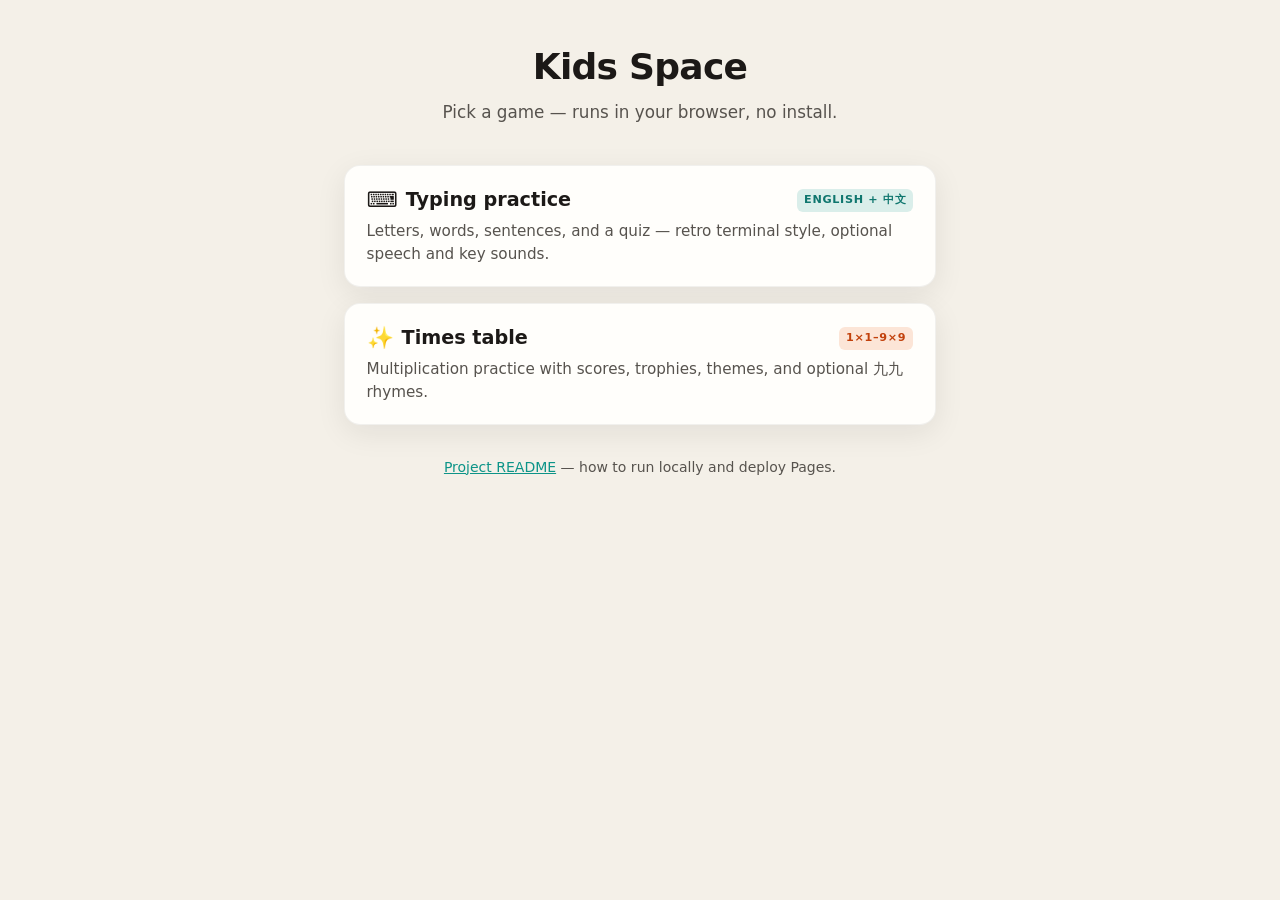
==== commit aa5fe53b: "add new overall index" ====
--- a/index.html
+++ b/index.html
@@ -1,254 +1,170 @@
 <!DOCTYPE html>
-<html lang="en" data-theme="classic">
+<html lang="en">
 <head>
   <meta charset="UTF-8" />
-  <meta name="viewport" content="width=device-width, initial-scale=1, viewport-fit=cover" />
+  <meta name="viewport" content="width=device-width, initial-scale=1" />
   <meta
     name="description"
-    content="Practice multiplication (1×1–9×9) with scores, trophies, Chinese 九九 rhymes, themes, and progress saved in your browser."
+    content="Kids Space — pick a game: typing practice or times table quiz. No install."
   />
-  <meta name="theme-color" content="#ff8c42" />
-  <meta property="og:type" content="website" />
-  <meta property="og:title" content="Math Game — Times Table" />
-  <meta
-    property="og:description"
-    content="Friendly times-table practice: pick tables, earn trophies, optional Chinese rhymes, three themes — no install."
-  />
-  <meta name="twitter:card" content="summary" />
-  <meta name="twitter:title" content="Math Game — Times Table" />
-  <meta
-    name="twitter:description"
-    content="Friendly times-table practice: pick tables, earn trophies, optional Chinese rhymes, three themes — no install."
-  />
-  <title>Math Game — Times Table</title>
-  <link rel="icon" href="favicon.svg" type="image/svg+xml" />
-  <link rel="stylesheet" href="styles.css" />
+  <title>Kids Space — choose a game</title>
+  <style>
+    :root {
+      --bg: #f4f0e8;
+      --ink: #1c1917;
+      --muted: #57534e;
+      --card: #fffefb;
+      --accent-typing: #0d9488;
+      --accent-math: #ea580c;
+      --shadow: 0 8px 30px rgba(28, 25, 23, 0.08);
+      --radius: 16px;
+      font-family: system-ui, -apple-system, "Segoe UI", Roboto, Ubuntu, sans-serif;
+    }
+    * {
+      box-sizing: border-box;
+    }
+    body {
+      margin: 0;
+      min-height: 100dvh;
+      background: var(--bg);
+      color: var(--ink);
+      line-height: 1.5;
+    }
+    .wrap {
+      max-width: 42rem;
+      margin: 0 auto;
+      padding: clamp(1.25rem, 4vw, 2.5rem);
+    }
+    header {
+      text-align: center;
+      margin-bottom: clamp(1.5rem, 5vw, 2.5rem);
+    }
+    h1 {
+      font-size: clamp(1.75rem, 5vw, 2.25rem);
+      font-weight: 700;
+      letter-spacing: -0.02em;
+      margin: 0 0 0.35rem;
+    }
+    .tagline {
+      margin: 0;
+      color: var(--muted);
+      font-size: 1.05rem;
+    }
+    ul.games {
+      list-style: none;
+      padding: 0;
+      margin: 0;
+      display: flex;
+      flex-direction: column;
+      gap: 1rem;
+    }
+    .games a {
+      display: block;
+      text-decoration: none;
+      color: inherit;
+      background: var(--card);
+      border-radius: var(--radius);
+      padding: 1.25rem 1.35rem;
+      box-shadow: var(--shadow);
+      border: 1px solid rgba(28, 25, 23, 0.06);
+      transition: transform 0.15s ease, box-shadow 0.15s ease;
+    }
+    .games a:hover {
+      transform: translateY(-2px);
+      box-shadow: 0 12px 36px rgba(28, 25, 23, 0.12);
+    }
+    .games a:focus-visible {
+      outline: 3px solid var(--accent-typing);
+      outline-offset: 2px;
+    }
+    .games a.math:focus-visible {
+      outline-color: var(--accent-math);
+    }
+    .game-title {
+      font-size: 1.2rem;
+      font-weight: 650;
+      margin: 0 0 0.35rem;
+      display: flex;
+      align-items: center;
+      gap: 0.5rem;
+    }
+    .game-title .emoji {
+      font-size: 1.35rem;
+      line-height: 1;
+    }
+    .game-desc {
+      margin: 0;
+      color: var(--muted);
+      font-size: 0.95rem;
+    }
+    .badge {
+      display: inline-block;
+      font-size: 0.7rem;
+      font-weight: 600;
+      text-transform: uppercase;
+      letter-spacing: 0.06em;
+      padding: 0.2rem 0.45rem;
+      border-radius: 6px;
+      margin-left: auto;
+    }
+    .badge-typing {
+      background: rgba(13, 148, 136, 0.15);
+      color: #0f766e;
+    }
+    .badge-math {
+      background: rgba(234, 88, 12, 0.15);
+      color: #c2410c;
+    }
+    footer {
+      margin-top: 2rem;
+      text-align: center;
+      font-size: 0.875rem;
+      color: var(--muted);
+    }
+    footer a {
+      color: var(--accent-typing);
+    }
+  </style>
 </head>
 <body>
-  <div id="celebration-toast" class="celebration-toast" aria-live="polite" hidden></div>
-  <div id="trophy-toast" class="trophy-toast" aria-live="polite" hidden></div>
-  <div id="set-summary" class="set-summary-overlay" hidden>
-    <div class="set-summary-card" role="dialog" aria-labelledby="set-summary-title">
-      <h2 id="set-summary-title">Set done! 🎉</h2>
-      <p id="set-summary-text" class="set-summary-text"></p>
-      <button type="button" class="btn btn-primary btn-large" id="set-summary-continue">Next</button>
-    </div>
-  </div>
-
-  <div class="app">
-    <header class="header">
-      <h1 class="title">Math Game ✨</h1>
-      <p class="subtitle">Times table fun</p>
-      <div class="theme-row" role="group" aria-label="Look">
-        <span class="theme-label">Look</span>
-        <button type="button" class="btn-theme" data-set-theme="classic" aria-pressed="true">Classic</button>
-        <button type="button" class="btn-theme" data-set-theme="retro" aria-pressed="false">Retro 💾</button>
-        <button type="button" class="btn-theme" data-set-theme="unicorn" aria-pressed="false">Unicorn 🦄</button>
-      </div>
+  <div class="wrap">
+    <header>
+      <h1>Kids Space</h1>
+      <p class="tagline">Pick a game — runs in your browser, no install.</p>
     </header>
 
-    <div class="top-panels">
-      <section class="panel filter-panel" aria-labelledby="filter-heading">
-        <h2 id="filter-heading" class="panel-heading">Pick Tables</h2>
-        <p class="panel-hint">Choose which numbers to use</p>
-        <div class="filter-actions">
-          <button type="button" class="btn btn-small" id="btn-all-tables">All</button>
-          <button type="button" class="btn btn-small" id="btn-clear-tables">Clear</button>
-        </div>
-        <div id="table-chips" class="table-chips" role="group" aria-label="Multiplication tables"></div>
-      </section>
+    <nav aria-label="Games">
+      <ul class="games">
+        <li>
+          <a href="typing_practice/">
+            <p class="game-title">
+              <span class="emoji" aria-hidden="true">⌨️</span>
+              Typing practice
+              <span class="badge badge-typing">English + 中文</span>
+            </p>
+            <p class="game-desc">
+              Letters, words, sentences, and a quiz — retro terminal style, optional speech and key sounds.
+            </p>
+          </a>
+        </li>
+        <li>
+          <a class="math" href="times_table/">
+            <p class="game-title">
+              <span class="emoji" aria-hidden="true">✨</span>
+              Times table
+              <span class="badge badge-math">1×1–9×9</span>
+            </p>
+            <p class="game-desc">
+              Multiplication practice with scores, trophies, themes, and optional 九九 rhymes.
+            </p>
+          </a>
+        </li>
+      </ul>
+    </nav>
 
-      <section
-        class="panel stats-panel"
-        aria-label="Score, trophies, and this set"
-        title="Score, cheats, and tries are saved in this browser after each answer."
-      >
-        <div class="stat-block">
-          <div class="stat-heading">
-            <span class="stat-emoji" aria-hidden="true">⭐</span>
-            <span class="stat-label">Score</span>
-          </div>
-          <span id="total-score" class="stat-value-big score-value">0</span>
-        </div>
-        <div class="stat-block">
-          <div class="stat-heading">
-            <span class="stat-emoji" aria-hidden="true">🏆</span>
-            <span class="stat-label">Trophies</span>
-          </div>
-          <span
-            id="trophy-display"
-            class="stat-value-big trophy-value"
-            title="1 trophy every 20 points"
-            aria-live="polite"
-          >0</span>
-        </div>
-        <div class="stat-block">
-          <div class="stat-heading">
-            <span class="stat-emoji" aria-hidden="true">🙈</span>
-            <span class="stat-label">Cheat</span>
-          </div>
-          <span id="cheat-count" class="stat-value-big">0</span>
-        </div>
-        <div class="stat-block">
-          <div class="stat-heading">
-            <span class="stat-emoji" aria-hidden="true">✏️</span>
-            <span class="stat-label">Tried</span>
-          </div>
-          <span id="tried-count" class="stat-value-big" title="Every time you tap 🔎 on the number pad" aria-live="polite">0</span>
-        </div>
-        <div class="stat-block">
-          <div class="stat-heading">
-            <span class="stat-emoji" aria-hidden="true">⏱</span>
-            <span class="stat-label">Timer</span>
-          </div>
-          <span
-            id="question-timer"
-            class="stat-value-big stat-timer-value"
-            title="Question 1: starts when you type the first digit. Questions 2–10: starts when shown. Stops when you answer or cheat."
-          >0.0s</span>
-        </div>
-        <div class="stat-block">
-          <div class="stat-heading">
-            <span class="stat-emoji" aria-hidden="true">⚡</span>
-            <span class="stat-label">Avg right</span>
-          </div>
-          <span
-            id="set-avg-right-time"
-            class="stat-value-big"
-            title="Average time to get a question right this set (cheat and missed questions not counted)"
-            aria-live="polite"
-          >—</span>
-        </div>
-        <div class="stat-block stat-block--set">
-          <div class="stat-heading">
-            <span class="stat-emoji" aria-hidden="true">📋</span>
-            <span class="stat-label">Set</span>
-          </div>
-          <div class="stat-set-row">
-            <span id="set-progress" class="stat-set-fraction">1/10</span>
-            <div class="set-progress-visual">
-              <div
-                id="set-progress-bar"
-                class="set-progress-track"
-                role="progressbar"
-                aria-valuemin="0"
-                aria-valuemax="10"
-                aria-valuenow="0"
-                aria-valuetext="0 of 10 questions done in this set"
-              >
-                <div id="set-progress-fill" class="set-progress-fill"></div>
-              </div>
-              <span class="set-progress-goal" aria-hidden="true" title="10 in a set">🏁</span>
-            </div>
-          </div>
-        </div>
-        <div class="stat-block">
-          <div class="stat-heading">
-            <span class="stat-emoji" aria-hidden="true">✅</span>
-            <span class="stat-label">Right</span>
-          </div>
-          <span id="set-accuracy" class="stat-value-big" aria-live="polite">—</span>
-        </div>
-        <div class="trophy-progress-row">
-          <span class="trophy-progress-title">Next trophy</span>
-          <div class="trophy-progress-visual">
-            <div
-              id="trophy-progress-bar"
-              class="trophy-progress-track"
-              role="progressbar"
-              aria-valuemin="0"
-              aria-valuemax="20"
-              aria-valuenow="0"
-              aria-valuetext="0 of 20 points to next trophy"
-            >
-              <div id="trophy-progress-fill" class="trophy-progress-fill"></div>
-            </div>
-            <span id="trophy-progress-goal" class="trophy-progress-goal" aria-hidden="true" title="Next trophy">🏆</span>
-          </div>
-          <span id="trophy-progress-count" class="trophy-progress-count">0 / 20</span>
-        </div>
-      </section>
-    </div>
-
-    <section class="panel practice-panel" aria-label="Practice">
-      <button
-        type="button"
-        class="btn-cheat-micro"
-        id="btn-cheat"
-        title="Peek at the answer (no points). Tap 🔎 when you’re ready for the next question."
-        aria-label="Cheat — peek answer, no points"
-      >
-        🙈
-      </button>
-      <div id="feedback-area" class="feedback-area" aria-live="polite"></div>
-
-      <div class="equation-wrap">
-        <div class="equation-row">
-          <div id="equation" class="equation">— × — = ?</div>
-          <span id="question-points" class="question-points-flair" aria-live="polite"></span>
-        </div>
-        <div id="success-burst" class="success-burst" aria-hidden="true">
-          <span class="star">⭐</span>
-          <span class="star">✨</span>
-          <span class="star">⭐</span>
-          <span class="star">✨</span>
-          <span class="star">⭐</span>
-        </div>
-      </div>
-
-      <div class="answer-row">
-        <label class="sr-only" for="answer-input">Your answer</label>
-        <input
-          type="number"
-          id="answer-input"
-          class="answer-input"
-          inputmode="numeric"
-          autocomplete="off"
-          placeholder="?"
-          min="0"
-          max="999"
-        />
-      </div>
-
-      <div id="mobile-numpad" class="mobile-numpad" aria-label="Number pad">
-        <div class="mobile-numpad-grid" role="group" aria-label="Number keys">
-          <button type="button" class="mobile-numpad-key" data-digit="1">1</button>
-          <button type="button" class="mobile-numpad-key" data-digit="2">2</button>
-          <button type="button" class="mobile-numpad-key" data-digit="3">3</button>
-          <button type="button" class="mobile-numpad-key" data-digit="4">4</button>
-          <button type="button" class="mobile-numpad-key" data-digit="5">5</button>
-          <button type="button" class="mobile-numpad-key" data-digit="6">6</button>
-          <button type="button" class="mobile-numpad-key" data-digit="7">7</button>
-          <button type="button" class="mobile-numpad-key" data-digit="8">8</button>
-          <button type="button" class="mobile-numpad-key" data-digit="9">9</button>
-          <button type="button" class="mobile-numpad-key mobile-numpad-back" data-action="back" aria-label="Backspace">
-            ⌫
-          </button>
-          <button type="button" class="mobile-numpad-key" data-digit="0">0</button>
-          <button type="button" class="mobile-numpad-key mobile-numpad-check" data-action="check" aria-label="Check answer">
-            🔎
-          </button>
-        </div>
-      </div>
-    </section>
-
-    <section class="panel table-panel">
-      <button type="button" class="btn btn-outline btn-block" id="btn-toggle-table" aria-expanded="false">
-        📊 Show Table
-      </button>
-      <button type="button" class="btn btn-small btn-outline btn-block history-clear-btn" id="btn-clear-history">
-        🗑️ Clear history
-      </button>
-      <p class="history-clear-hint">Clears saved ladder marks, score, tried count, and cheat count in this browser.</p>
-      <div id="full-table-wrap" class="full-table-wrap" hidden>
-        <button type="button" class="btn btn-ghost chinese-table-toggle" id="btn-chinese-table" aria-expanded="false">
-          Show Chinese
-        </button>
-        <div class="full-table-inner table-wrapper" id="full-table"></div>
-      </div>
-    </section>
+    <footer>
+      <p><a href="README.md">Project README</a> — how to run locally and deploy Pages.</p>
+    </footer>
   </div>
-
-  <script src="script.js"></script>
 </body>
 </html>
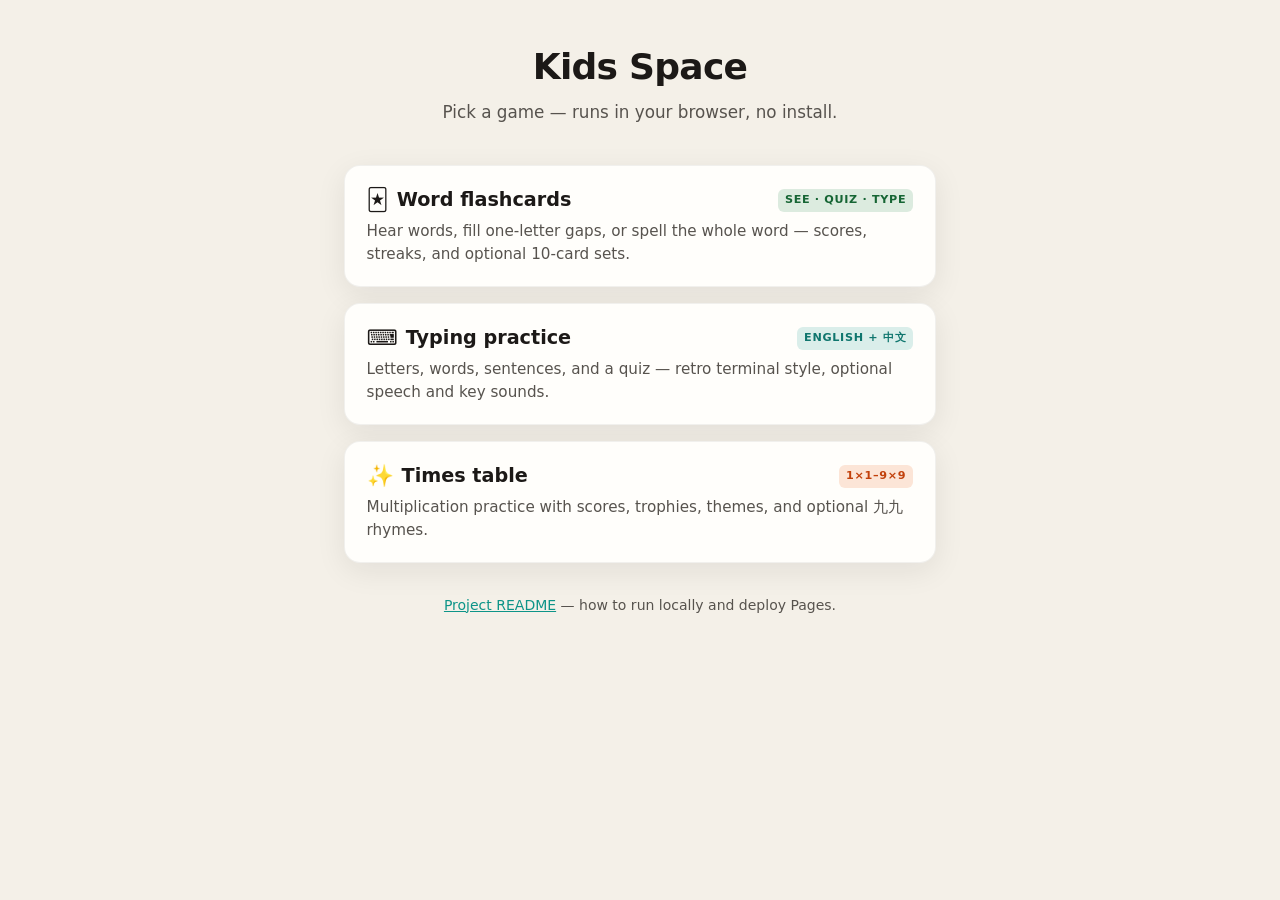
==== commit 03e396bb: "index: add Word flashcards link to Kids Space hub" ====
--- a/index.html
+++ b/index.html
@@ -5,7 +5,7 @@
   <meta name="viewport" content="width=device-width, initial-scale=1" />
   <meta
     name="description"
-    content="Kids Space — pick a game: typing practice or times table quiz. No install."
+    content="Kids Space — word flashcards, typing practice, and times table. No install."
   />
   <title>Kids Space — choose a game</title>
   <style>
@@ -16,6 +16,7 @@
       --card: #fffefb;
       --accent-typing: #0d9488;
       --accent-math: #ea580c;
+      --accent-words: #15803d;
       --shadow: 0 8px 30px rgba(28, 25, 23, 0.08);
       --radius: 16px;
       font-family: system-ui, -apple-system, "Segoe UI", Roboto, Ubuntu, sans-serif;
@@ -80,6 +81,13 @@
     .games a.math:focus-visible {
       outline-color: var(--accent-math);
     }
+    .games a.words:focus-visible {
+      outline-color: var(--accent-words);
+    }
+    .badge-words {
+      background: rgba(21, 128, 61, 0.15);
+      color: #166534;
+    }
     .game-title {
       font-size: 1.2rem;
       font-weight: 650;
@@ -136,7 +144,19 @@
     <nav aria-label="Games">
       <ul class="games">
         <li>
-          <a href="typing_practice/">
+          <a class="words" href="flashcards/index.html">
+            <p class="game-title">
+              <span class="emoji" aria-hidden="true">🃏</span>
+              Word flashcards
+              <span class="badge badge-words">See · quiz · type</span>
+            </p>
+            <p class="game-desc">
+              Hear words, fill one-letter gaps, or spell the whole word — scores, streaks, and optional 10-card sets.
+            </p>
+          </a>
+        </li>
+        <li>
+          <a href="typing_practice/index.html">
             <p class="game-title">
               <span class="emoji" aria-hidden="true">⌨️</span>
               Typing practice
@@ -148,7 +168,7 @@
           </a>
         </li>
         <li>
-          <a class="math" href="times_table/">
+          <a class="math" href="times_table/index.html">
             <p class="game-title">
               <span class="emoji" aria-hidden="true">✨</span>
               Times table
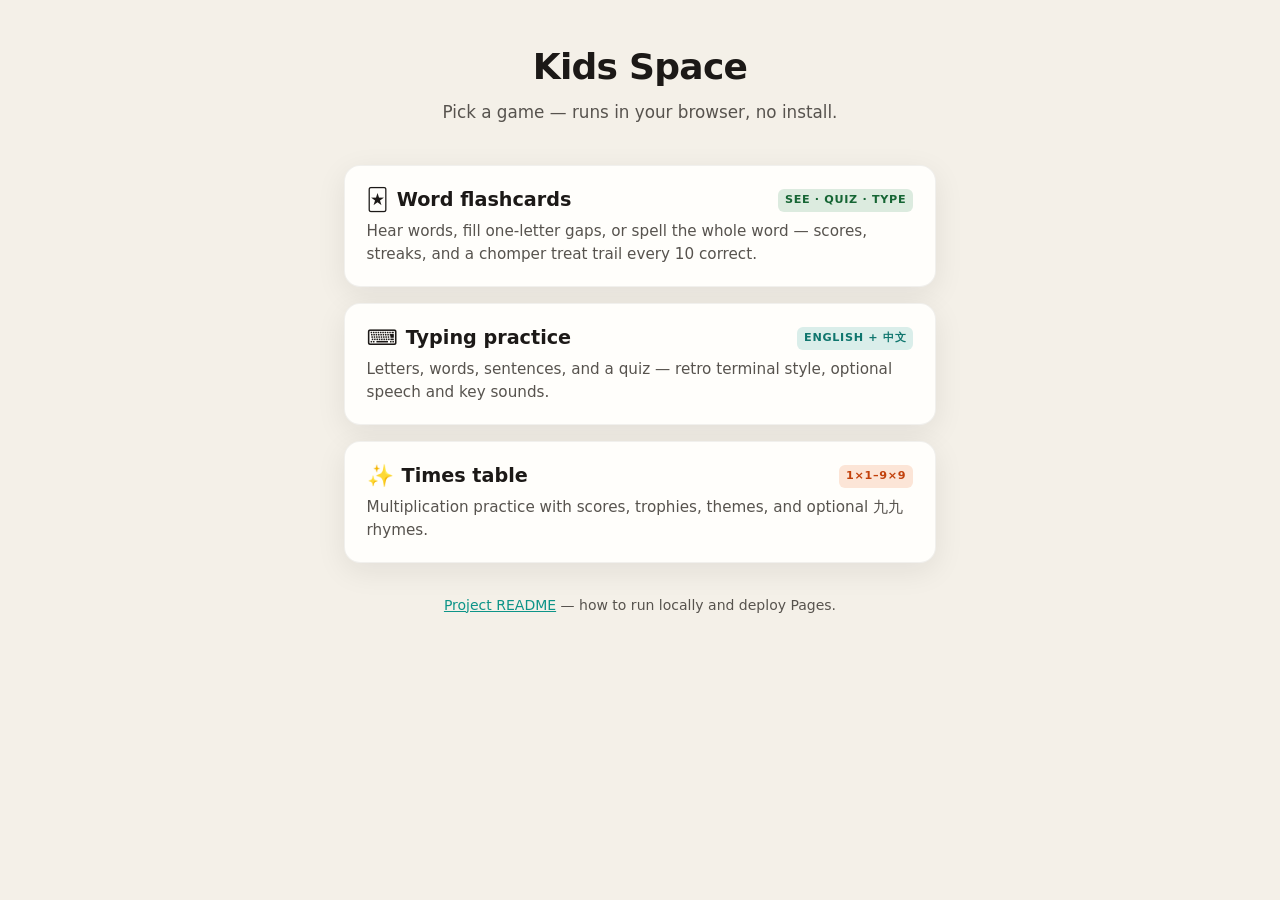
==== commit 7470a8c0: "flashcards: eat-trail UX and word list refresh - Chomper stays fixed; sun flies in on correct, fades" ====
--- a/index.html
+++ b/index.html
@@ -151,7 +151,7 @@
               <span class="badge badge-words">See · quiz · type</span>
             </p>
             <p class="game-desc">
-              Hear words, fill one-letter gaps, or spell the whole word — scores, streaks, and optional 10-card sets.
+              Hear words, fill one-letter gaps, or spell the whole word — scores, streaks, and a chomper treat trail every 10 correct.
             </p>
           </a>
         </li>
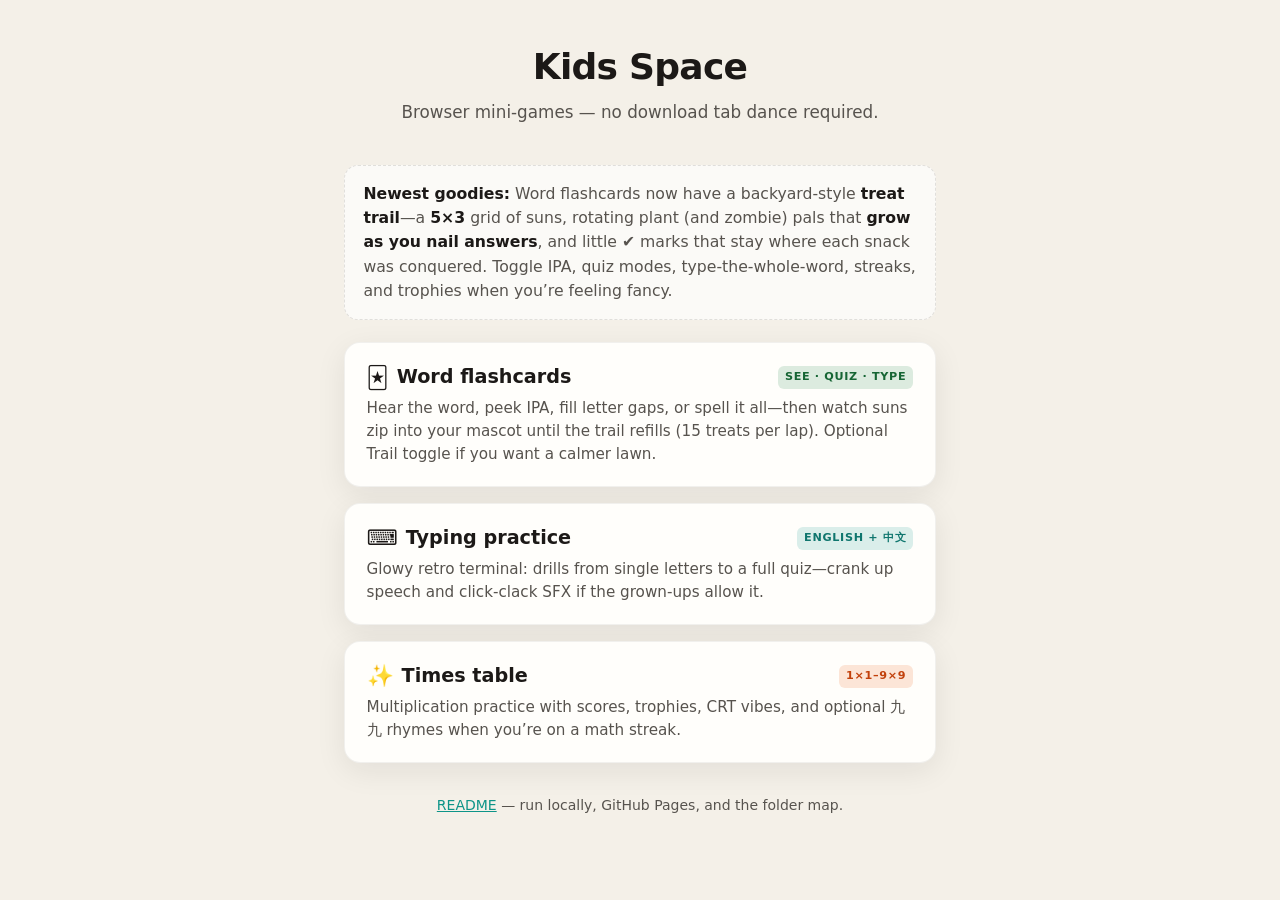
==== commit a81cd354: "docs: playful README and hub copy for flashcards trail - README: add flashcards to the table, 5×3 tr" ====
--- a/index.html
+++ b/index.html
@@ -5,9 +5,9 @@
   <meta name="viewport" content="width=device-width, initial-scale=1" />
   <meta
     name="description"
-    content="Kids Space — word flashcards, typing practice, and times table. No install."
+    content="Kids Space — word flashcards with a 5×3 treat trail and rotating mascots, retro typing practice, and times tables. Runs in the browser, no install."
   />
-  <title>Kids Space — choose a game</title>
+  <title>Kids Space — pick your adventure</title>
   <style>
     :root {
       --bg: #f4f0e8;
@@ -78,11 +78,28 @@
       outline: 3px solid var(--accent-typing);
       outline-offset: 2px;
     }
+    .games a.typing:focus-visible {
+      outline-color: var(--accent-typing);
+    }
     .games a.math:focus-visible {
       outline-color: var(--accent-math);
     }
     .games a.words:focus-visible {
       outline-color: var(--accent-words);
+    }
+    .intro {
+      margin: 0 0 1.35rem;
+      padding: 1rem 1.15rem;
+      background: rgba(255, 255, 255, 0.65);
+      border-radius: 14px;
+      border: 1px dashed rgba(28, 25, 23, 0.12);
+      color: var(--muted);
+      font-size: 0.98rem;
+      line-height: 1.55;
+    }
+    .intro strong {
+      color: var(--ink);
+      font-weight: 650;
     }
     .badge-words {
       background: rgba(21, 128, 61, 0.15);
@@ -138,8 +155,12 @@
   <div class="wrap">
     <header>
       <h1>Kids Space</h1>
-      <p class="tagline">Pick a game — runs in your browser, no install.</p>
+      <p class="tagline">Browser mini-games — no download tab dance required.</p>
     </header>
+
+    <p class="intro">
+      <strong>Newest goodies:</strong> Word flashcards now have a backyard-style <strong>treat trail</strong>—a <strong>5×3</strong> grid of suns, rotating plant (and zombie) pals that <strong>grow as you nail answers</strong>, and little ✔️ marks that stay where each snack was conquered. Toggle IPA, quiz modes, type-the-whole-word, streaks, and trophies when you’re feeling fancy.
+    </p>
 
     <nav aria-label="Games">
       <ul class="games">
@@ -151,19 +172,19 @@
               <span class="badge badge-words">See · quiz · type</span>
             </p>
             <p class="game-desc">
-              Hear words, fill one-letter gaps, or spell the whole word — scores, streaks, and a chomper treat trail every 10 correct.
+              Hear the word, peek IPA, fill letter gaps, or spell it all—then watch suns zip into your mascot until the trail refills (15 treats per lap). Optional Trail toggle if you want a calmer lawn.
             </p>
           </a>
         </li>
         <li>
-          <a href="typing_practice/index.html">
+          <a class="typing" href="typing_practice/index.html">
             <p class="game-title">
               <span class="emoji" aria-hidden="true">⌨️</span>
               Typing practice
               <span class="badge badge-typing">English + 中文</span>
             </p>
             <p class="game-desc">
-              Letters, words, sentences, and a quiz — retro terminal style, optional speech and key sounds.
+              Glowy retro terminal: drills from single letters to a full quiz—crank up speech and click-clack SFX if the grown-ups allow it.
             </p>
           </a>
         </li>
@@ -175,7 +196,7 @@
               <span class="badge badge-math">1×1–9×9</span>
             </p>
             <p class="game-desc">
-              Multiplication practice with scores, trophies, themes, and optional 九九 rhymes.
+              Multiplication practice with scores, trophies, CRT vibes, and optional 九九 rhymes when you’re on a math streak.
             </p>
           </a>
         </li>
@@ -183,7 +204,9 @@
     </nav>
 
     <footer>
-      <p><a href="README.md">Project README</a> — how to run locally and deploy Pages.</p>
+      <p>
+        <a href="README.md">README</a> — run locally, GitHub Pages, and the folder map.
+      </p>
     </footer>
   </div>
 </body>
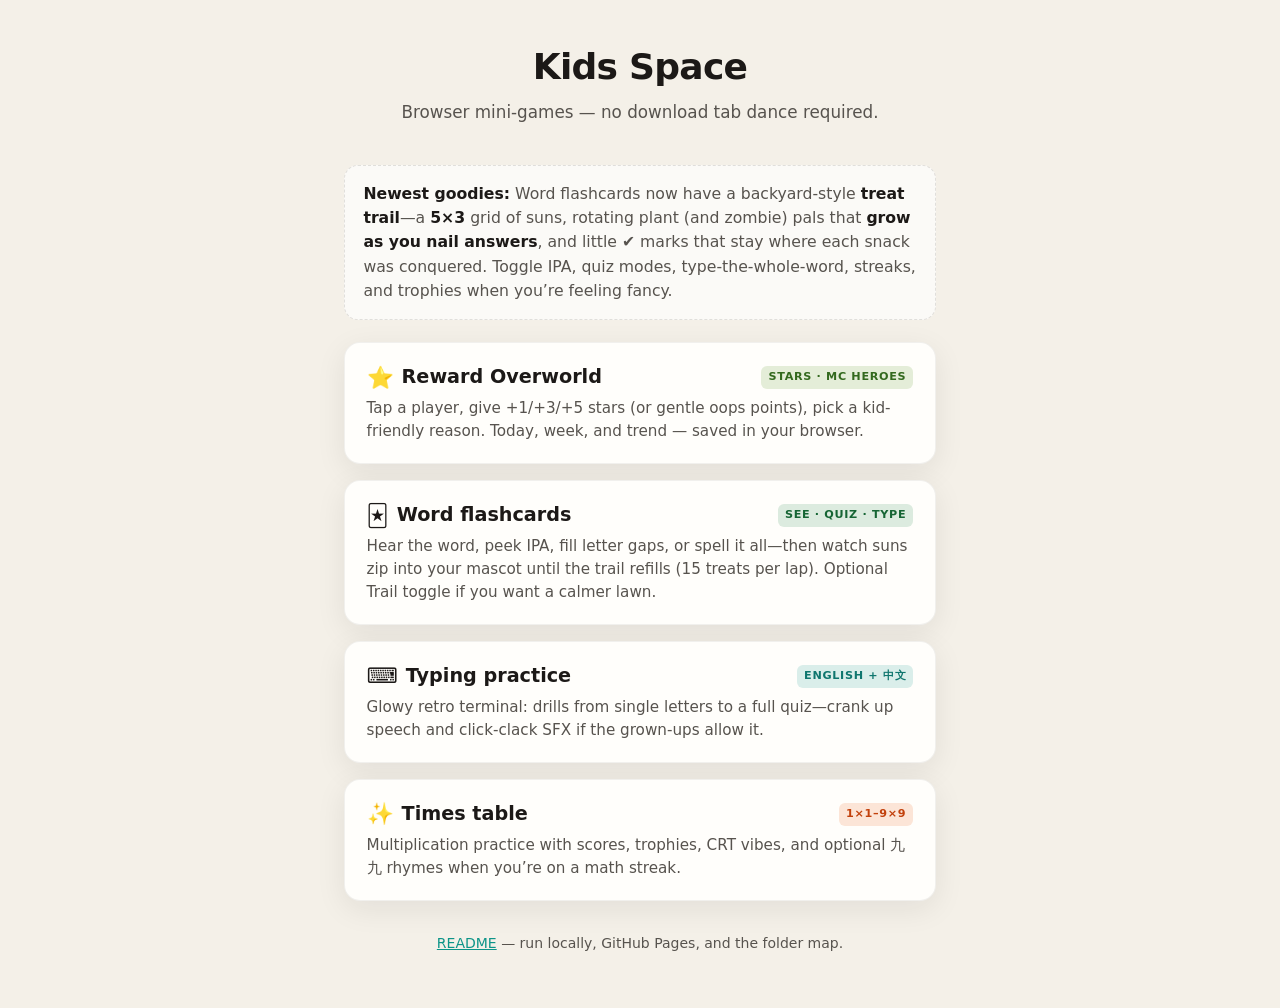
==== commit b4531117: "Add Reward Overworld star board for kids behavior tracking. Minecraft-themed browser app with per-pl" ====
--- a/index.html
+++ b/index.html
@@ -16,6 +16,7 @@
       --card: #fffefb;
       --accent-typing: #0d9488;
       --accent-math: #ea580c;
+      --accent-rewards: #689f38;
       --accent-words: #15803d;
       --shadow: 0 8px 30px rgba(28, 25, 23, 0.08);
       --radius: 16px;
@@ -84,8 +85,12 @@
     .games a.math:focus-visible {
       outline-color: var(--accent-math);
     }
-    .games a.words:focus-visible {
-      outline-color: var(--accent-words);
+    .games a.rewards:focus-visible {
+      outline-color: #689f38;
+    }
+    .badge-rewards {
+      background: rgba(104, 159, 56, 0.18);
+      color: #33691e;
     }
     .intro {
       margin: 0 0 1.35rem;
@@ -165,6 +170,18 @@
     <nav aria-label="Games">
       <ul class="games">
         <li>
+          <a class="rewards" href="rewards/index.html">
+            <p class="game-title">
+              <span class="emoji" aria-hidden="true">⭐</span>
+              Reward Overworld
+              <span class="badge badge-rewards">Stars · MC heroes</span>
+            </p>
+            <p class="game-desc">
+              Tap a player, give +1/+3/+5 stars (or gentle oops points), pick a kid-friendly reason. Today, week, and trend — saved in your browser.
+            </p>
+          </a>
+        </li>
+        <li>
           <a class="words" href="flashcards/index.html">
             <p class="game-title">
               <span class="emoji" aria-hidden="true">🃏</span>
